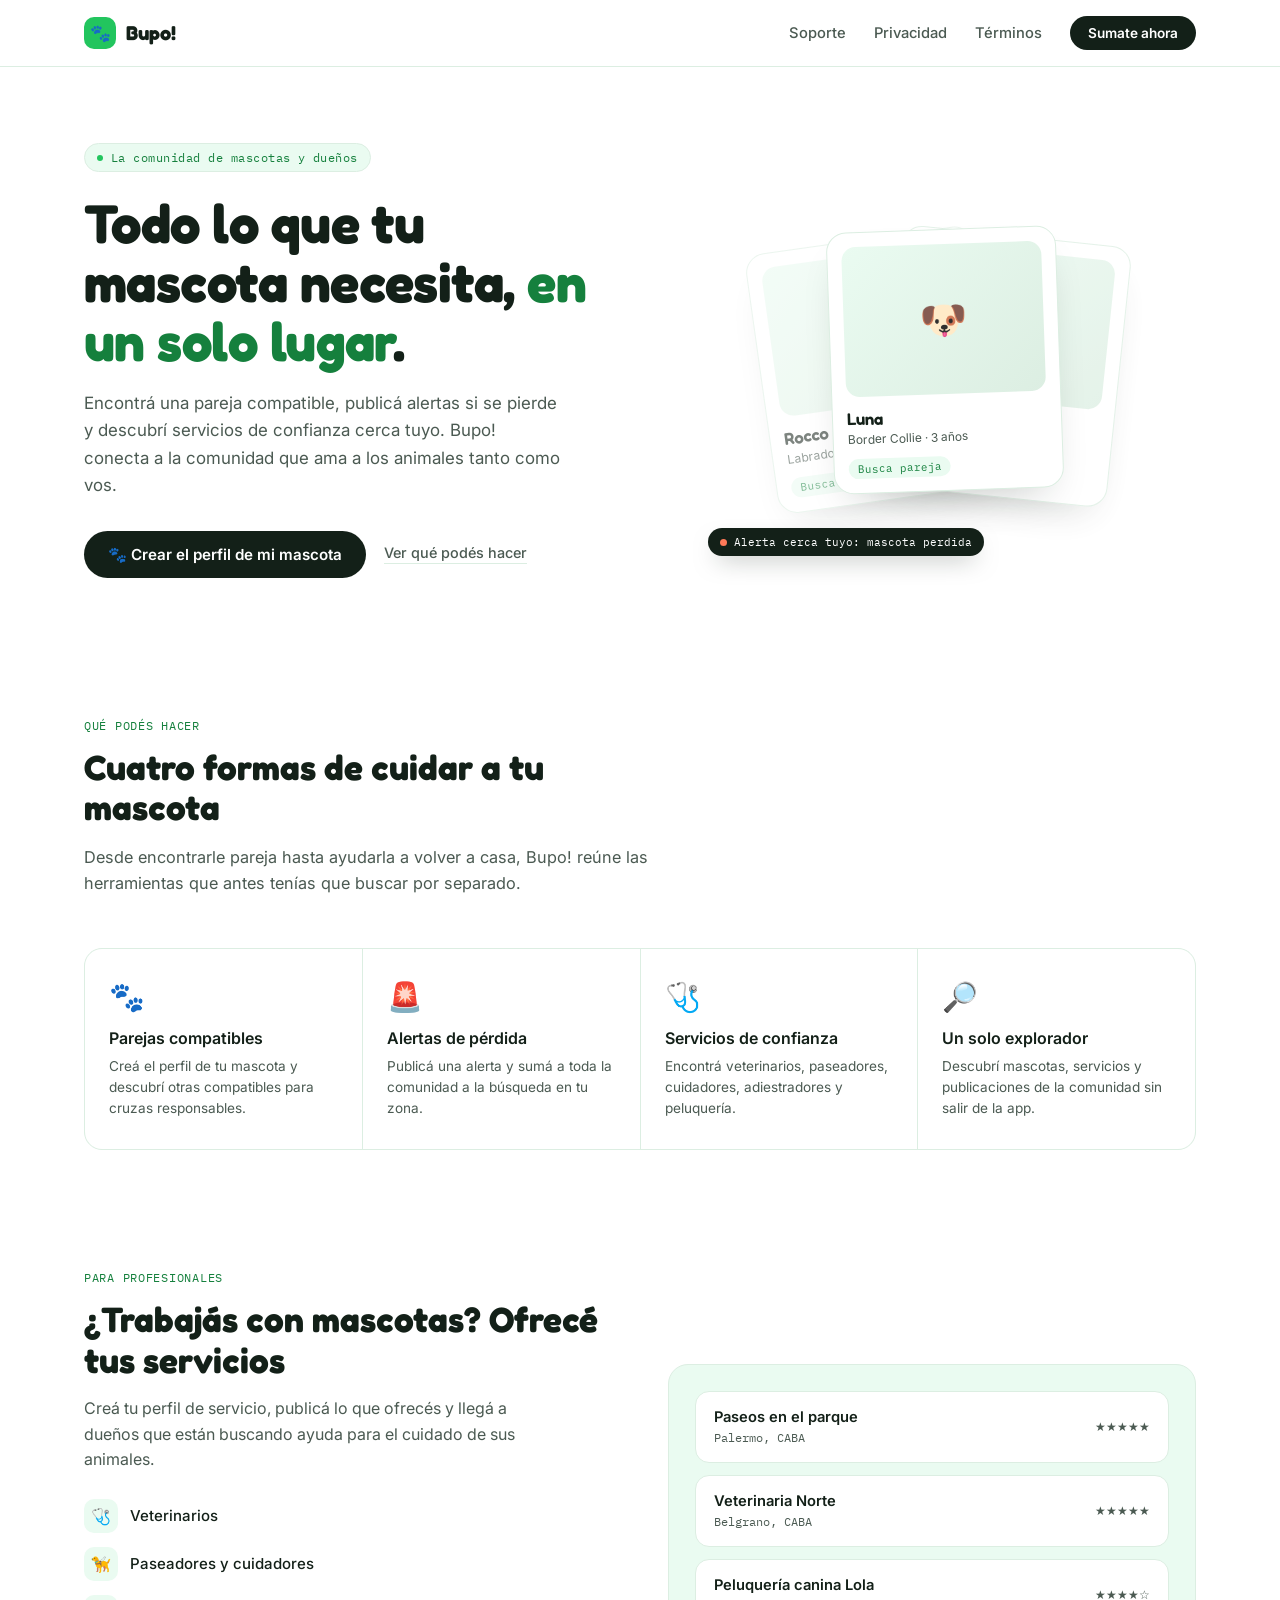
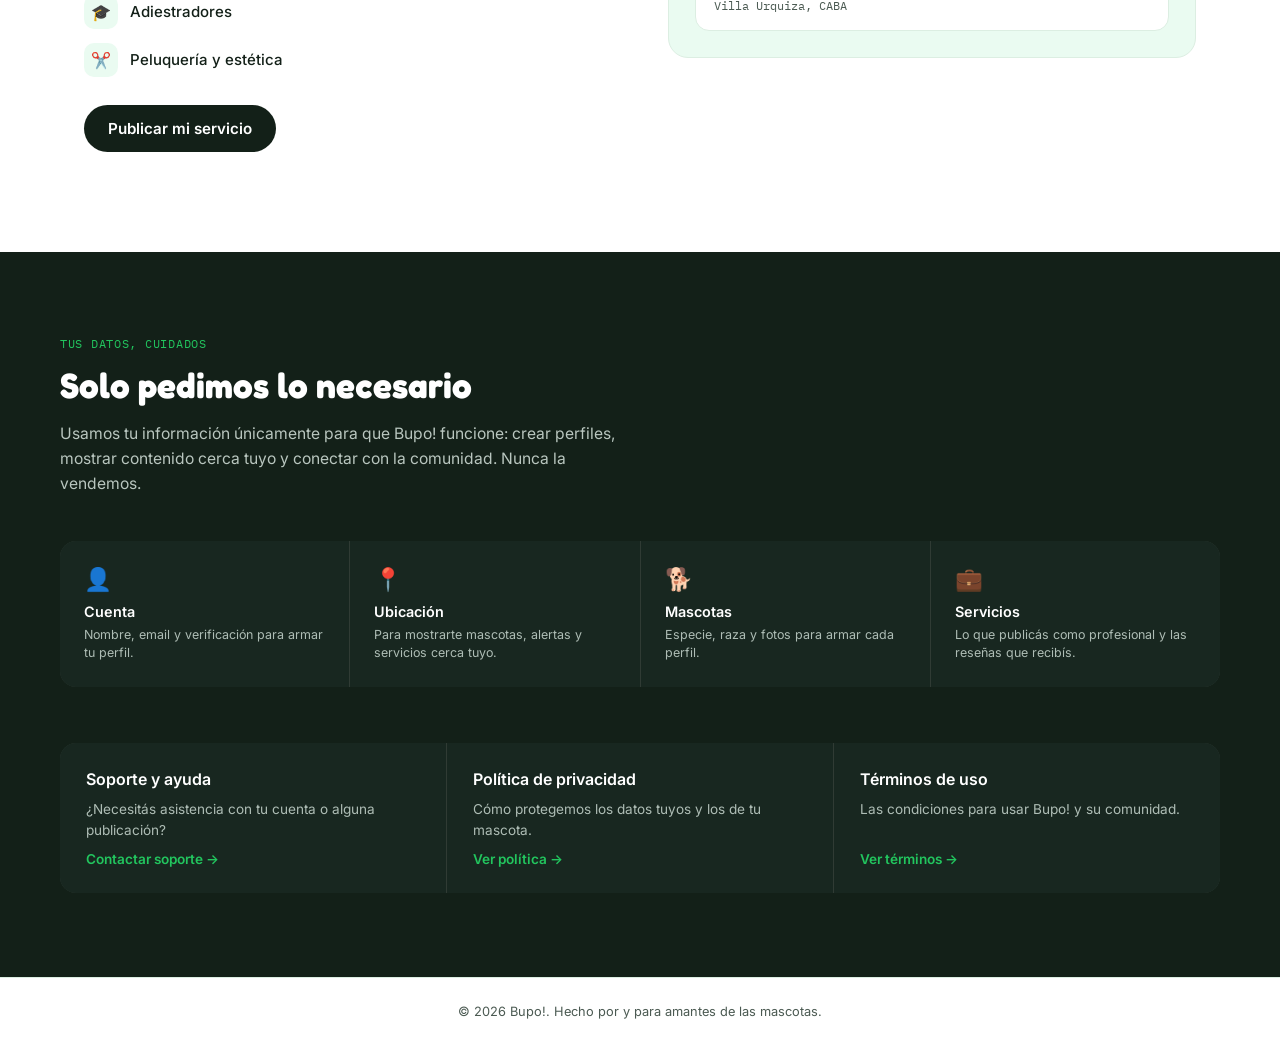
==== index.html @ 860c20fa "Rename index to index.html" ====
<!DOCTYPE html>
<html lang="es">
<head>
<meta charset="UTF-8">
<meta name="viewport" content="width=device-width, initial-scale=1.0">
<title>Bupo! — La comunidad de tu mascota</title>
<link rel="preconnect" href="https://fonts.googleapis.com">
<link rel="preconnect" href="https://fonts.gstatic.com" crossorigin>
<link href="https://fonts.googleapis.com/css2?family=Fredoka:wght@500;600;700&family=Inter:wght@400;500;600&family=IBM+Plex+Mono:wght@400;500&display=swap" rel="stylesheet">
<style>
  :root{
    --ink:#132018;
    --ink-soft:#4B5A52;
    --green:#22C55E;
    --green-deep:#15803D;
    --green-pale:#EAFBF1;
    --coral:#FF7A59;
    --white:#FFFFFF;
    --line:#DCEEE2;
    --mono:'IBM Plex Mono', monospace;
    --display:'Fredoka', sans-serif;
    --body:'Inter', sans-serif;
  }
  *{box-sizing:border-box; margin:0; padding:0;}
  html{scroll-behavior:smooth;}
  body{font-family:var(--body); color:var(--ink); background:var(--white); -webkit-font-smoothing:antialiased; overflow-x:hidden;}
  a{color:inherit; text-decoration:none;}
  img,svg{display:block; max-width:100%;}

  /* NAV */
  nav{position:sticky; top:0; z-index:50; background:rgba(255,255,255,.88); backdrop-filter:blur(10px); border-bottom:1px solid var(--line);}
  .nav-container{max-width:1160px; margin:0 auto; display:flex; align-items:center; justify-content:space-between; padding:16px 24px;}
  .logo{display:flex; align-items:center; gap:10px; font-family:var(--display); font-weight:700; font-size:1.25rem;}
  .logo-mark{width:32px; height:32px; border-radius:10px; background:var(--green); display:flex; align-items:center; justify-content:center; font-size:1.05rem;}
  .nav-links{display:flex; align-items:center; gap:28px;}
  .nav-links a{font-size:.92rem; color:var(--ink-soft); font-weight:500; transition:color .15s ease;}
  .nav-links a:hover{color:var(--green-deep);}
  .nav-cta{background:var(--ink); color:var(--white) !important; padding:9px 18px; border-radius:100px; font-size:.85rem !important; font-weight:600 !important;}
  .nav-cta:hover{background:var(--green-deep) !important;}

  /* HERO */
  .hero{max-width:1160px; margin:0 auto; padding:76px 24px 40px; display:grid; grid-template-columns:1.05fr .95fr; gap:56px; align-items:center;}
  .eyebrow{display:inline-flex; align-items:center; gap:8px; font-family:var(--mono); font-size:.75rem; letter-spacing:.04em; color:var(--green-deep); background:var(--green-pale); border:1px solid var(--line); padding:6px 12px; border-radius:100px; margin-bottom:22px;}
  .eyebrow .dot{width:6px; height:6px; border-radius:50%; background:var(--green);}
  h1{font-family:var(--display); font-weight:700; font-size:clamp(2.3rem,4.4vw,3.4rem); line-height:1.08; letter-spacing:-0.01em; margin-bottom:20px;}
  h1 .accent{color:var(--green-deep);}
  .subtitle{font-size:1.06rem; color:var(--ink-soft); line-height:1.6; max-width:480px; margin-bottom:32px;}
  .hero-buttons{display:flex; align-items:center; gap:18px; flex-wrap:wrap;}
  .btn-primary{display:inline-flex; align-items:center; gap:10px; background:var(--ink); color:var(--white); padding:14px 24px; border-radius:100px; font-weight:600; font-size:.95rem; transition:transform .15s ease, background .15s ease;}
  .btn-primary:hover{background:var(--green-deep); transform:translateY(-2px);}
  .btn-ghost{font-size:.9rem; font-weight:500; color:var(--ink-soft); border-bottom:1px solid var(--line); padding-bottom:2px;}
  .btn-ghost:hover{color:var(--green-deep); border-color:var(--green);}

  /* HERO card-stack mockup */
  .stack{position:relative; height:420px; display:flex; align-items:center; justify-content:center;}
  .pet-card{position:absolute; width:230px; background:var(--white); border:1px solid var(--line); border-radius:20px; padding:14px; box-shadow:0 20px 40px -20px rgba(19,32,24,.25);}
  .pet-card.back{transform:rotate(-8deg) translateX(-70px); opacity:.55; z-index:1;}
  .pet-card.mid{transform:rotate(6deg) translateX(60px); opacity:.75; z-index:2;}
  .pet-card.front{transform:rotate(-2deg); z-index:3; transition:transform .3s ease;}
  .pet-card.front:hover{transform:rotate(0deg) translateY(-6px);}
  .pet-photo{height:150px; border-radius:14px; background:linear-gradient(135deg,var(--green-pale),var(--line)); display:flex; align-items:center; justify-content:center; font-size:2.4rem; margin-bottom:12px;}
  .pet-card h4{font-family:var(--display); font-size:1.05rem; font-weight:600;}
  .pet-card .meta{font-size:.75rem; color:var(--ink-soft); margin:3px 0 10px;}
  .pet-tag{display:inline-flex; align-items:center; gap:5px; font-family:var(--mono); font-size:.68rem; background:var(--green-pale); color:var(--green-deep); padding:3px 9px; border-radius:100px;}
  .alert-chip{position:absolute; bottom:14px; left:14px; z-index:4; background:var(--ink); color:var(--white); font-family:var(--mono); font-size:.7rem; padding:7px 12px; border-radius:100px; display:flex; align-items:center; gap:7px; box-shadow:0 10px 24px -10px rgba(19,32,24,.5);}
  .alert-chip .pulse{width:7px; height:7px; border-radius:50%; background:var(--coral); box-shadow:0 0 0 rgba(255,122,89,.5); animation:pulse 1.8s infinite;}
  @keyframes pulse{0%{box-shadow:0 0 0 0 rgba(255,122,89,.5);}70%{box-shadow:0 0 0 8px rgba(255,122,89,0);}100%{box-shadow:0 0 0 0 rgba(255,122,89,0);}}

  /* PILLARS */
  .pillars{max-width:1160px; margin:0 auto; padding:100px 24px 60px;}
  .section-head{max-width:600px; margin-bottom:52px;}
  .kicker{font-family:var(--mono); font-size:.75rem; letter-spacing:.06em; color:var(--green-deep); text-transform:uppercase; display:block; margin-bottom:14px;}
  .pillars h2, .services h2, .trust h2{font-family:var(--display); font-size:clamp(1.7rem,3vw,2.2rem); font-weight:700; line-height:1.15; margin-bottom:16px;}
  .section-head p{color:var(--ink-soft); line-height:1.6; font-size:1.02rem;}
  .pillar-grid{display:grid; grid-template-columns:repeat(4,1fr); gap:1px; background:var(--line); border:1px solid var(--line); border-radius:18px; overflow:hidden;}
  .pillar{background:var(--white); padding:30px 24px; transition:background .2s ease;}
  .pillar:hover{background:var(--green-pale);}
  .pillar .emoji{font-size:1.8rem; margin-bottom:14px;}
  .pillar h3{font-size:1rem; font-weight:600; margin-bottom:8px;}
  .pillar p{font-size:.85rem; color:var(--ink-soft); line-height:1.55;}

  /* SERVICES SPLIT */
  .services{max-width:1160px; margin:0 auto; padding:60px 24px 100px; display:grid; grid-template-columns:1fr 1fr; gap:56px; align-items:center;}
  .services .kicker{color:var(--green-deep);}
  .services p.lead{color:var(--ink-soft); line-height:1.6; margin-bottom:26px; max-width:460px;}
  .service-list{list-style:none; display:flex; flex-direction:column; gap:14px; margin-bottom:28px;}
  .service-list li{display:flex; align-items:center; gap:12px; font-size:.94rem; font-weight:500;}
  .service-list .ico{width:34px; height:34px; border-radius:10px; background:var(--green-pale); display:flex; align-items:center; justify-content:center; font-size:1rem;}
  .service-panel{background:var(--green-pale); border:1px solid var(--line); border-radius:20px; padding:26px;}
  .service-panel .row{display:flex; justify-content:space-between; align-items:center; background:var(--white); border:1px solid var(--line); border-radius:14px; padding:16px 18px; margin-bottom:12px;}
  .service-panel .row:last-child{margin-bottom:0;}
  .service-panel .row h4{font-size:.92rem; font-weight:600;}
  .service-panel .row span{font-size:.72rem; color:var(--ink-soft); font-family:var(--mono);}
  .stars{color:var(--green-deep); font-size:.8rem;}

  /* TRUST / DATA */
  .trust{background:var(--ink); color:var(--white); padding:84px 24px;}
  .trust-inner{max-width:1160px; margin:0 auto;}
  .trust .kicker{color:var(--green);}
  .trust-head{max-width:560px; margin-bottom:44px;}
  .trust-head p{color:#B9C6BF; line-height:1.6; font-size:.98rem;}
  .trust-grid{display:grid; grid-template-columns:repeat(4,1fr); gap:1px; background:rgba(255,255,255,.12); border-radius:16px; overflow:hidden; margin-bottom:56px;}
  .trust-card{background:#182720; padding:24px;}
  .trust-card .emoji{font-size:1.4rem; margin-bottom:10px;}
  .trust-card h4{font-size:.9rem; font-weight:600; margin-bottom:6px;}
  .trust-card p{font-size:.78rem; color:#AEBDB5; line-height:1.5;}

  .legal-grid{display:grid; grid-template-columns:repeat(3,1fr); gap:1px; background:rgba(255,255,255,.12); border-radius:16px; overflow:hidden;}
  .card{background:#182720; padding:26px; display:flex; flex-direction:column; gap:10px;}
  .card h3{font-size:1rem; font-weight:600;}
  .card p{font-size:.85rem; color:#AEBDB5; line-height:1.55; flex-grow:1;}
  .btn-secondary{display:inline-flex; align-items:center; gap:6px; font-size:.85rem; font-weight:600; color:var(--green);}
  .btn-secondary:hover{color:var(--white);}

  footer{padding:26px 24px; text-align:center; font-size:.8rem; color:var(--ink-soft); border-top:1px solid var(--line);}

  @media (max-width:880px){
    .hero{grid-template-columns:1fr; padding-top:48px;}
    .nav-links{display:none;}
    .pillar-grid{grid-template-columns:1fr 1fr;}
    .services{grid-template-columns:1fr;}
    .trust-grid{grid-template-columns:1fr 1fr;}
    .legal-grid{grid-template-columns:1fr;}
    .stack{height:340px;}
  }
</style>
</head>
<body>

<nav>
  <div class="nav-container">
    <span class="logo"><span class="logo-mark">🐾</span>Bupo!</span>
    <div class="nav-links">
      <a href="support.html">Soporte</a>
      <a href="privacy.html">Privacidad</a>
      <a href="terms.html">Términos</a>
      <a href="#" class="nav-cta">Sumate ahora</a>
    </div>
  </div>
</nav>

<header class="hero">
  <div>
    <span class="eyebrow"><span class="dot"></span>La comunidad de mascotas y dueños</span>
    <h1>Todo lo que tu mascota necesita, <span class="accent">en un solo lugar</span>.</h1>
    <p class="subtitle">Encontrá una pareja compatible, publicá alertas si se pierde y descubrí servicios de confianza cerca tuyo. Bupo! conecta a la comunidad que ama a los animales tanto como vos.</p>
    <div class="hero-buttons">
      <a href="#" class="btn-primary">🐾 Crear el perfil de mi mascota</a>
      <a href="#pilares" class="btn-ghost">Ver qué podés hacer</a>
    </div>
  </div>

  <div class="stack">
    <div class="pet-card back">
      <div class="pet-photo">🐕</div>
      <h4>Rocco</h4>
      <p class="meta">Labrador · 2 años</p>
      <span class="pet-tag">Busca pareja</span>
    </div>
    <div class="pet-card mid">
      <div class="pet-photo">🐈</div>
      <h4>Mishi</h4>
      <p class="meta">Siamés · 1 año</p>
      <span class="pet-tag">Busca pareja</span>
    </div>
    <div class="pet-card front">
      <div class="pet-photo">🐶</div>
      <h4>Luna</h4>
      <p class="meta">Border Collie · 3 años</p>
      <span class="pet-tag">Busca pareja</span>
    </div>
    <span class="alert-chip"><span class="pulse"></span>Alerta cerca tuyo: mascota perdida</span>
  </div>
</header>

<section class="pillars" id="pilares">
  <div class="section-head">
    <span class="kicker">Qué podés hacer</span>
    <h2>Cuatro formas de cuidar a tu mascota</h2>
    <p>Desde encontrarle pareja hasta ayudarla a volver a casa, Bupo! reúne las herramientas que antes tenías que buscar por separado.</p>
  </div>
  <div class="pillar-grid">
    <div class="pillar">
      <div class="emoji">🐾</div>
      <h3>Parejas compatibles</h3>
      <p>Creá el perfil de tu mascota y descubrí otras compatibles para cruzas responsables.</p>
    </div>
    <div class="pillar">
      <div class="emoji">🚨</div>
      <h3>Alertas de pérdida</h3>
      <p>Publicá una alerta y sumá a toda la comunidad a la búsqueda en tu zona.</p>
    </div>
    <div class="pillar">
      <div class="emoji">🩺</div>
      <h3>Servicios de confianza</h3>
      <p>Encontrá veterinarios, paseadores, cuidadores, adiestradores y peluquería.</p>
    </div>
    <div class="pillar">
      <div class="emoji">🔎</div>
      <h3>Un solo explorador</h3>
      <p>Descubrí mascotas, servicios y publicaciones de la comunidad sin salir de la app.</p>
    </div>
  </div>
</section>

<section class="services">
  <div>
    <span class="kicker">Para profesionales</span>
    <h2>¿Trabajás con mascotas? Ofrecé tus servicios</h2>
    <p class="lead">Creá tu perfil de servicio, publicá lo que ofrecés y llegá a dueños que están buscando ayuda para el cuidado de sus animales.</p>
    <ul class="service-list">
      <li><span class="ico">🩺</span>Veterinarios</li>
      <li><span class="ico">🦮</span>Paseadores y cuidadores</li>
      <li><span class="ico">🎓</span>Adiestradores</li>
      <li><span class="ico">✂️</span>Peluquería y estética</li>
    </ul>
    <a href="#" class="btn-primary">Publicar mi servicio</a>
  </div>
  <div class="service-panel">
    <div class="row">
      <div>
        <h4>Paseos en el parque</h4>
        <span>Palermo, CABA</span>
      </div>
      <span class="stars">★★★★★</span>
    </div>
    <div class="row">
      <div>
        <h4>Veterinaria Norte</h4>
        <span>Belgrano, CABA</span>
      </div>
      <span class="stars">★★★★★</span>
    </div>
    <div class="row">
      <div>
        <h4>Peluquería canina Lola</h4>
        <span>Villa Urquiza, CABA</span>
      </div>
      <span class="stars">★★★★☆</span>
    </div>
  </div>
</section>

<section class="trust" id="support">
  <div class="trust-inner">
    <div class="trust-head">
      <span class="kicker">Tus datos, cuidados</span>
      <h2>Solo pedimos lo necesario</h2>
      <p>Usamos tu información únicamente para que Bupo! funcione: crear perfiles, mostrar contenido cerca tuyo y conectar con la comunidad. Nunca la vendemos.</p>
    </div>
    <div class="trust-grid">
      <div class="trust-card">
        <div class="emoji">👤</div>
        <h4>Cuenta</h4>
        <p>Nombre, email y verificación para armar tu perfil.</p>
      </div>
      <div class="trust-card">
        <div class="emoji">📍</div>
        <h4>Ubicación</h4>
        <p>Para mostrarte mascotas, alertas y servicios cerca tuyo.</p>
      </div>
      <div class="trust-card">
        <div class="emoji">🐕</div>
        <h4>Mascotas</h4>
        <p>Especie, raza y fotos para armar cada perfil.</p>
      </div>
      <div class="trust-card">
        <div class="emoji">💼</div>
        <h4>Servicios</h4>
        <p>Lo que publicás como profesional y las reseñas que recibís.</p>
      </div>
    </div>
    <div class="legal-grid">
      <div class="card">
        <h3>Soporte y ayuda</h3>
        <p>¿Necesitás asistencia con tu cuenta o alguna publicación?</p>
        <a href="support.html" class="btn-secondary">Contactar soporte →</a>
      </div>
      <div class="card">
        <h3>Política de privacidad</h3>
        <p>Cómo protegemos los datos tuyos y los de tu mascota.</p>
        <a href="privacy.html" class="btn-secondary">Ver política →</a>
      </div>
      <div class="card">
        <h3>Términos de uso</h3>
        <p>Las condiciones para usar Bupo! y su comunidad.</p>
        <a href="terms.html" class="btn-secondary">Ver términos →</a>
      </div>
    </div>
  </div>
</section>

<footer>
  <p>&copy; 2026 Bupo!. Hecho por y para amantes de las mascotas.</p>
</footer>

</body>
</html>
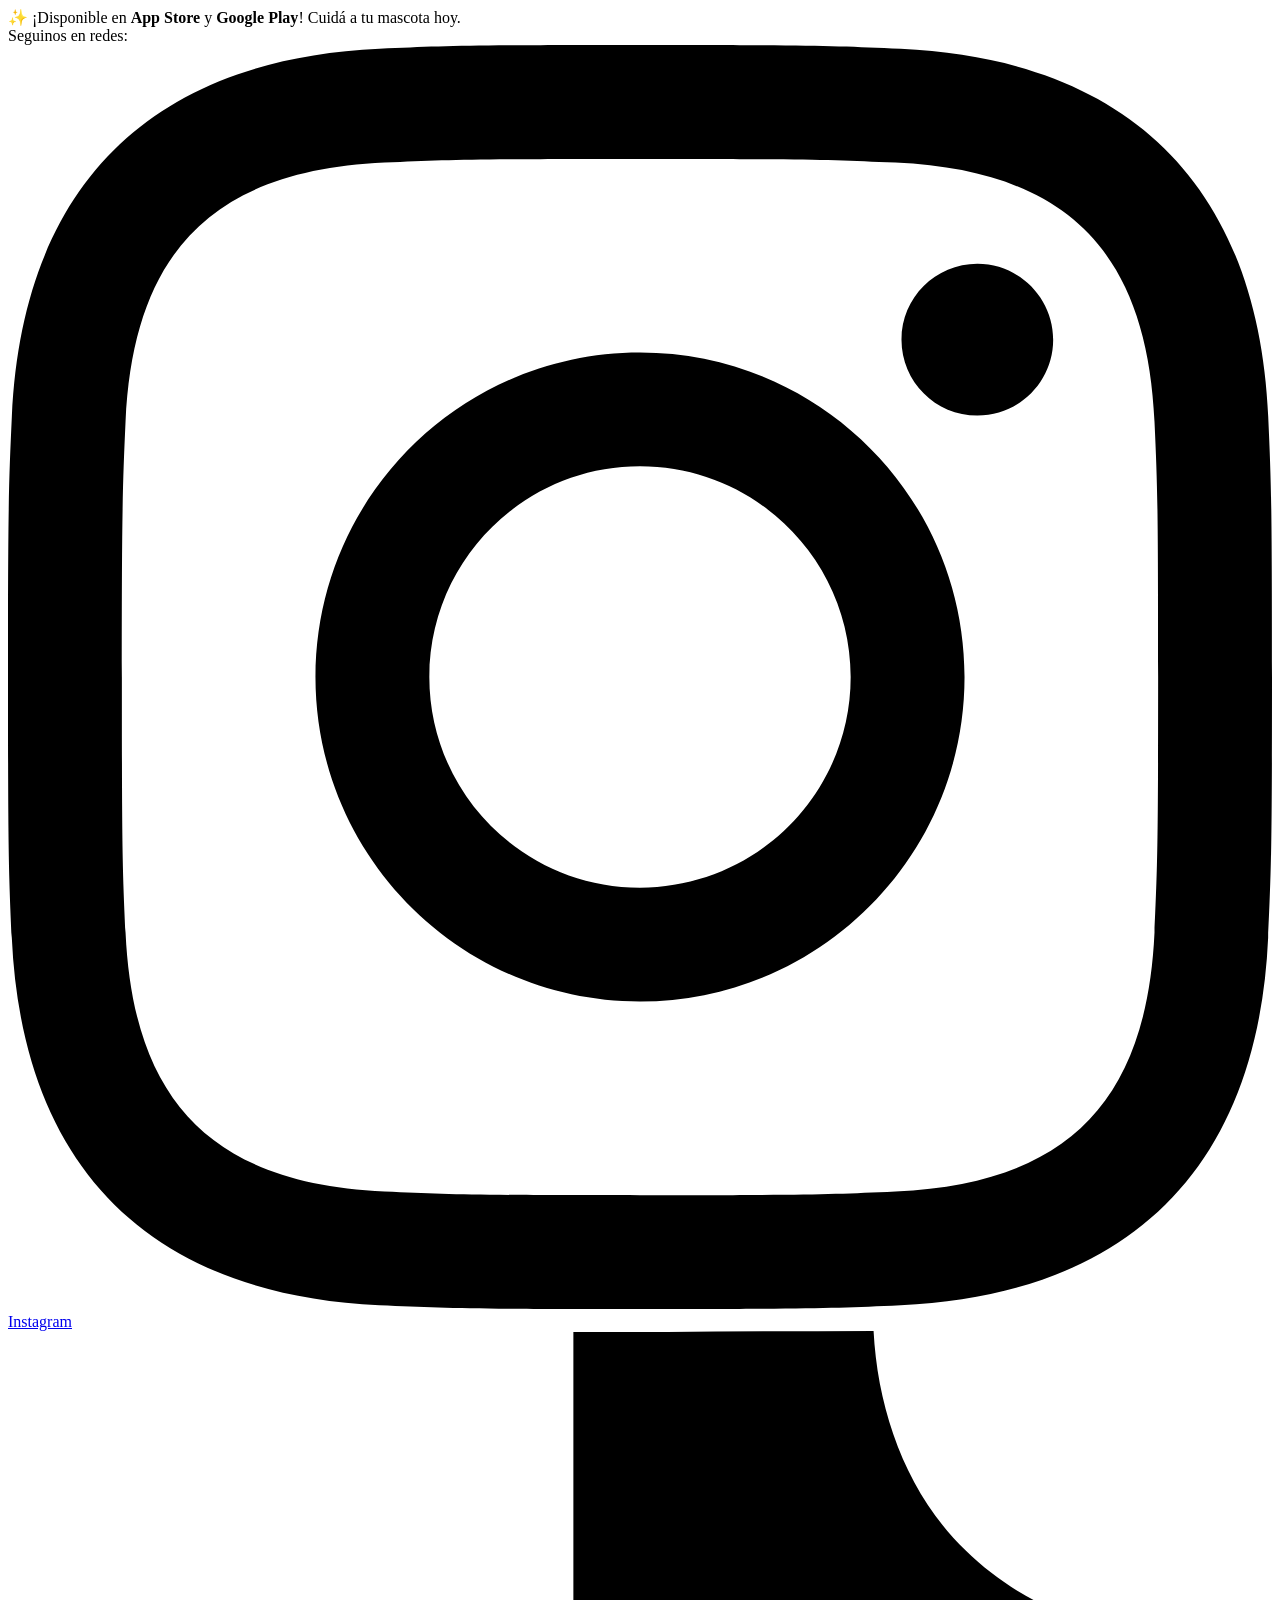
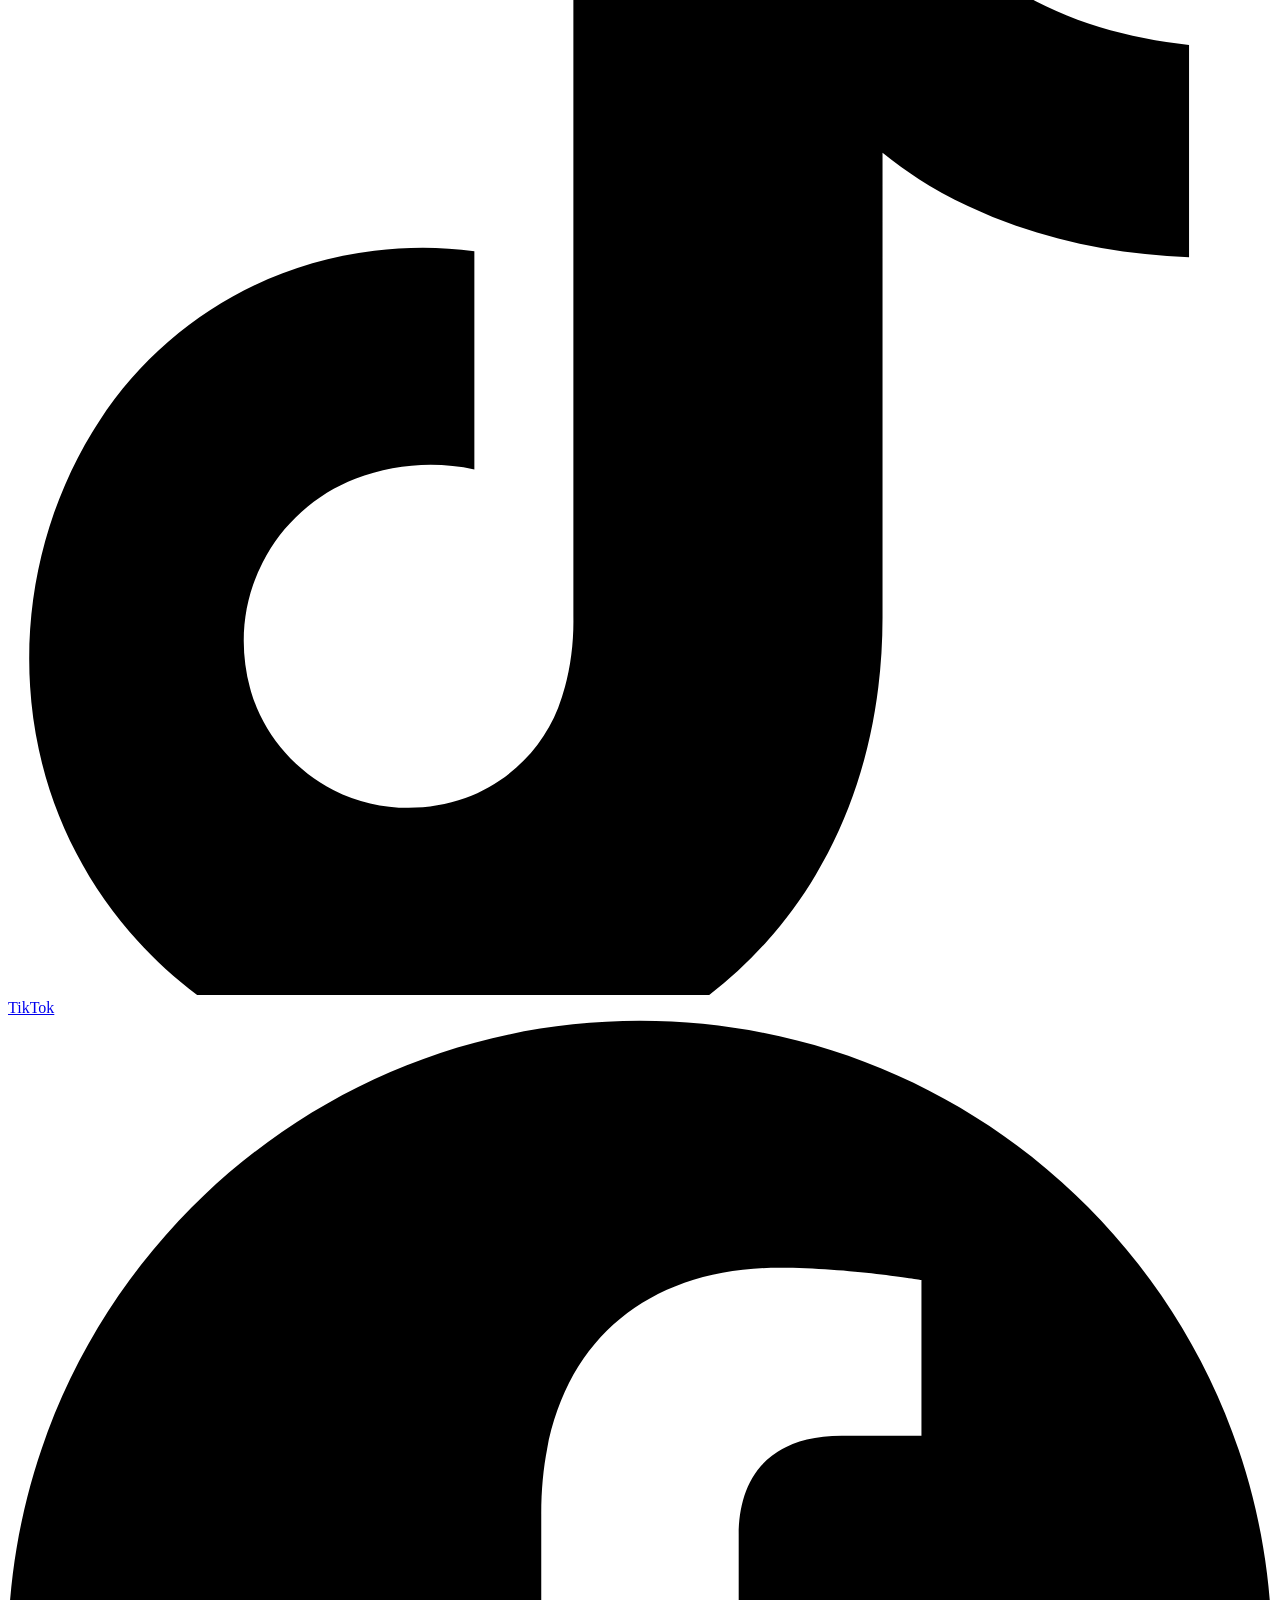
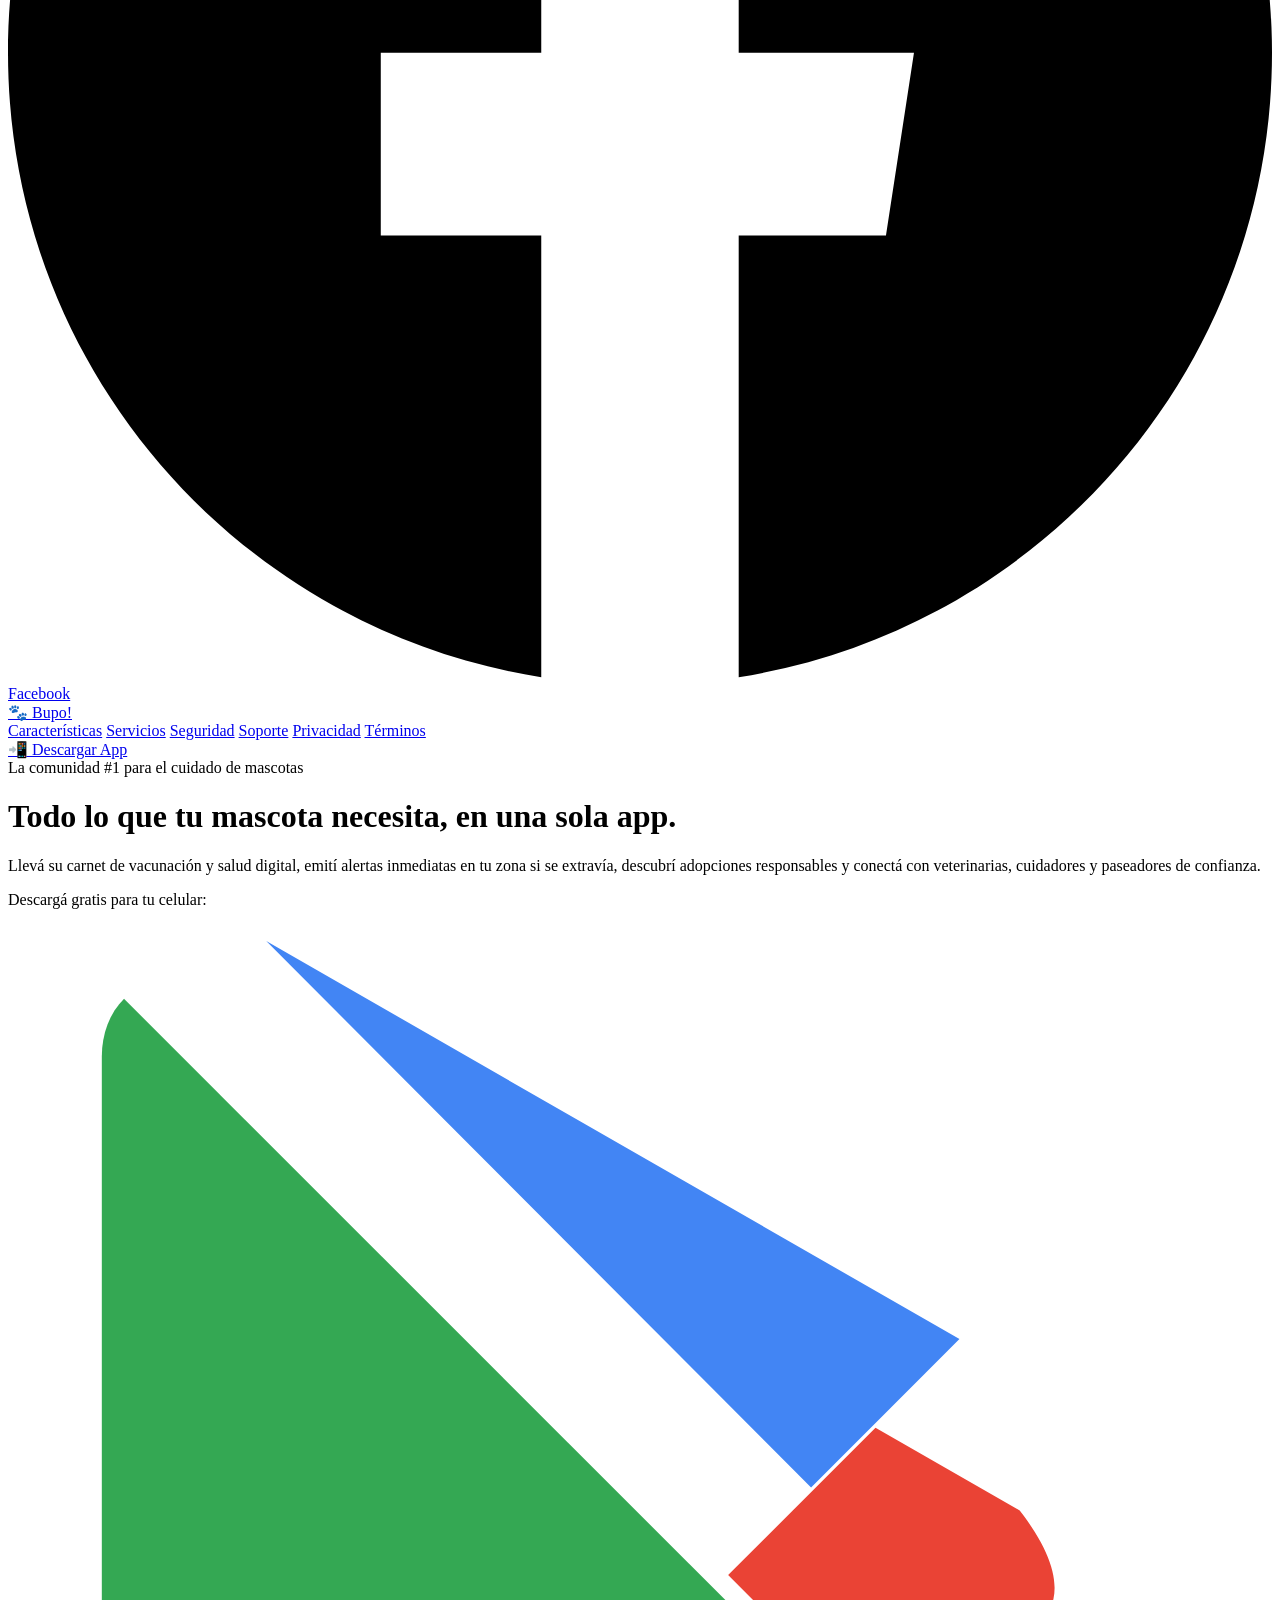
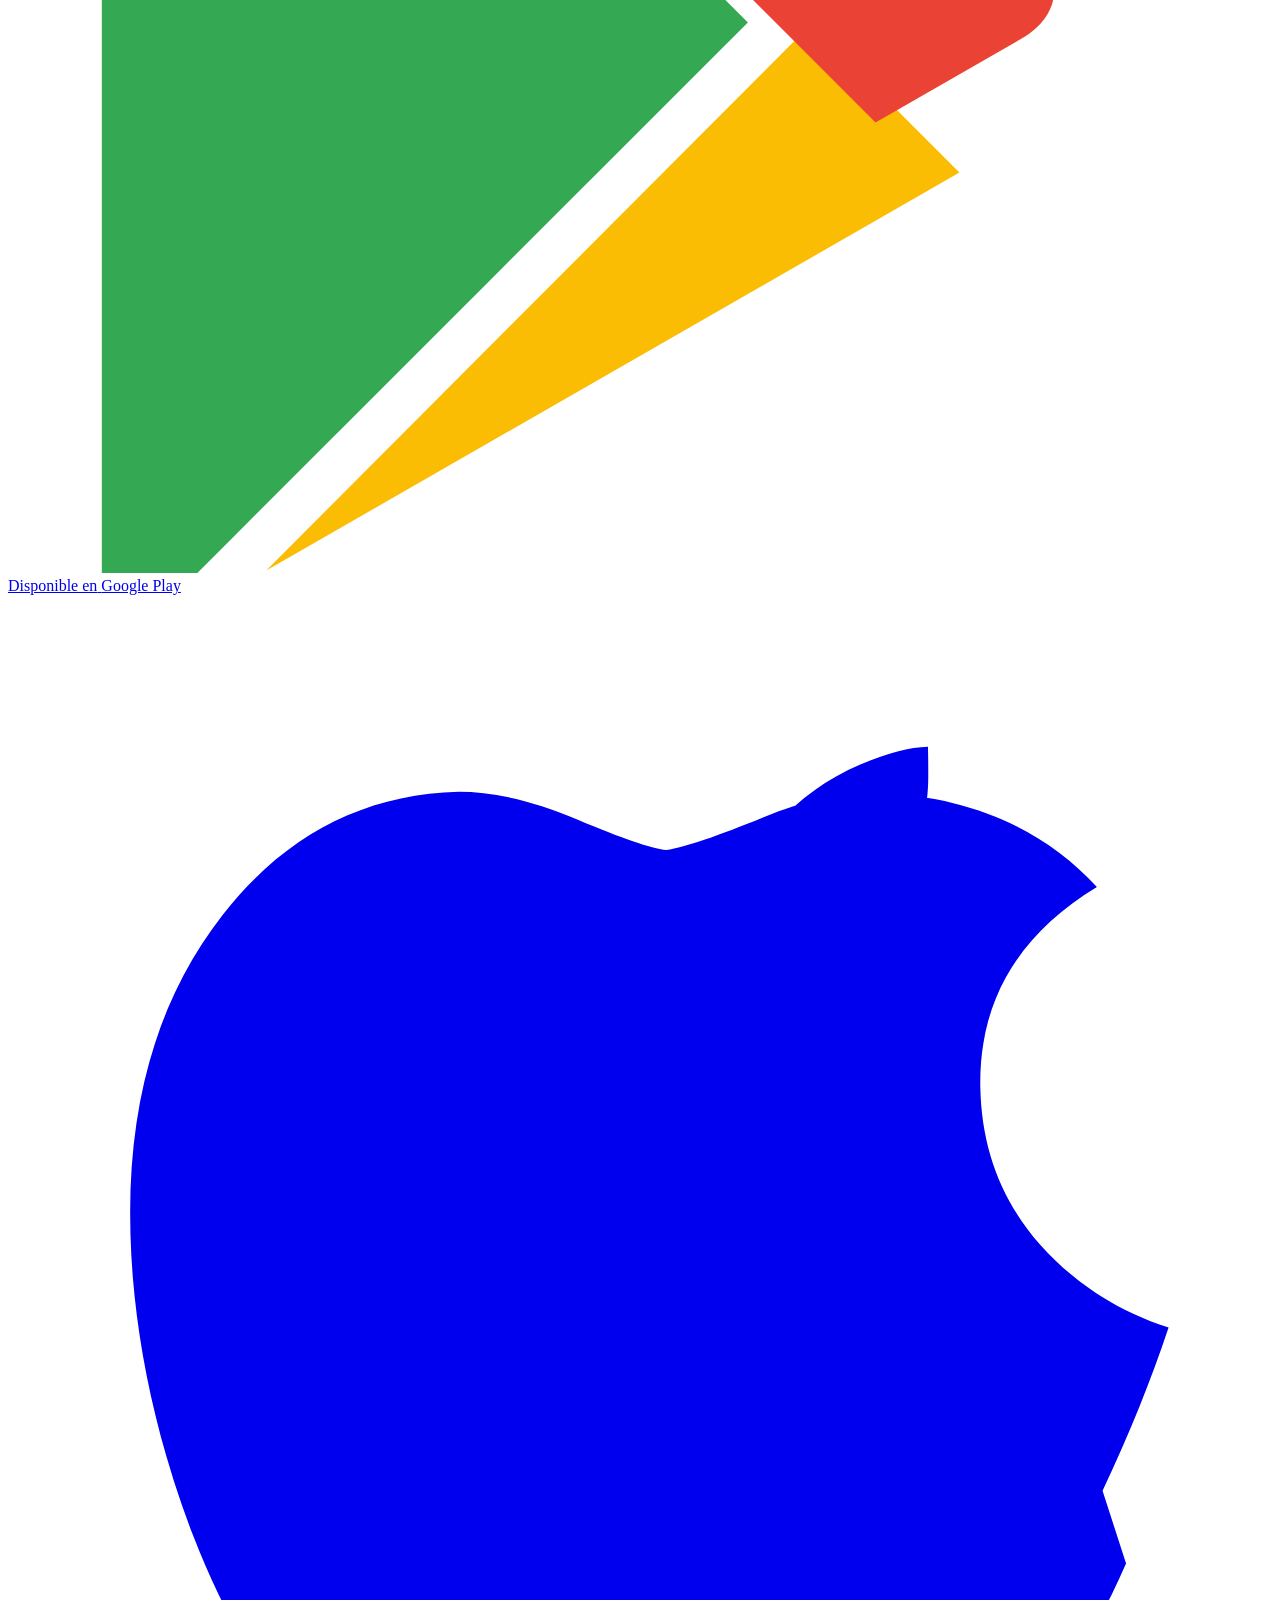
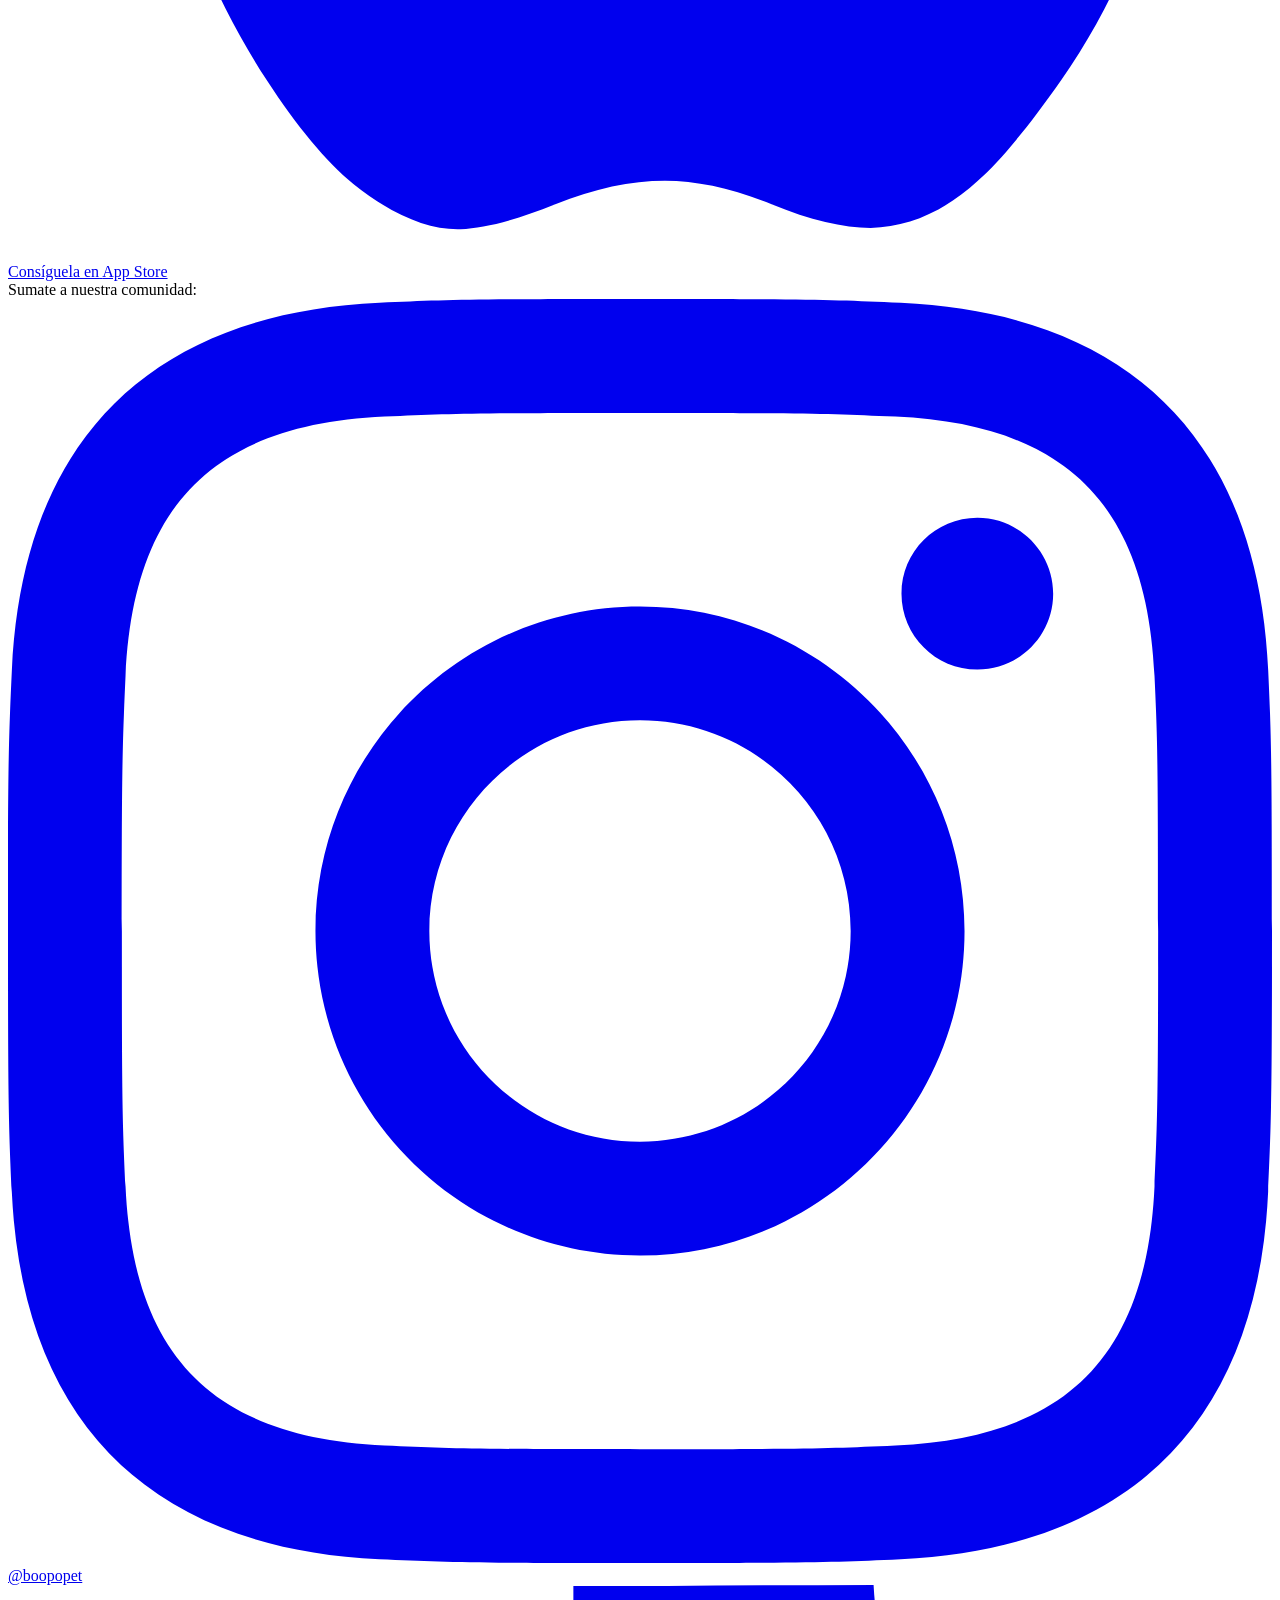
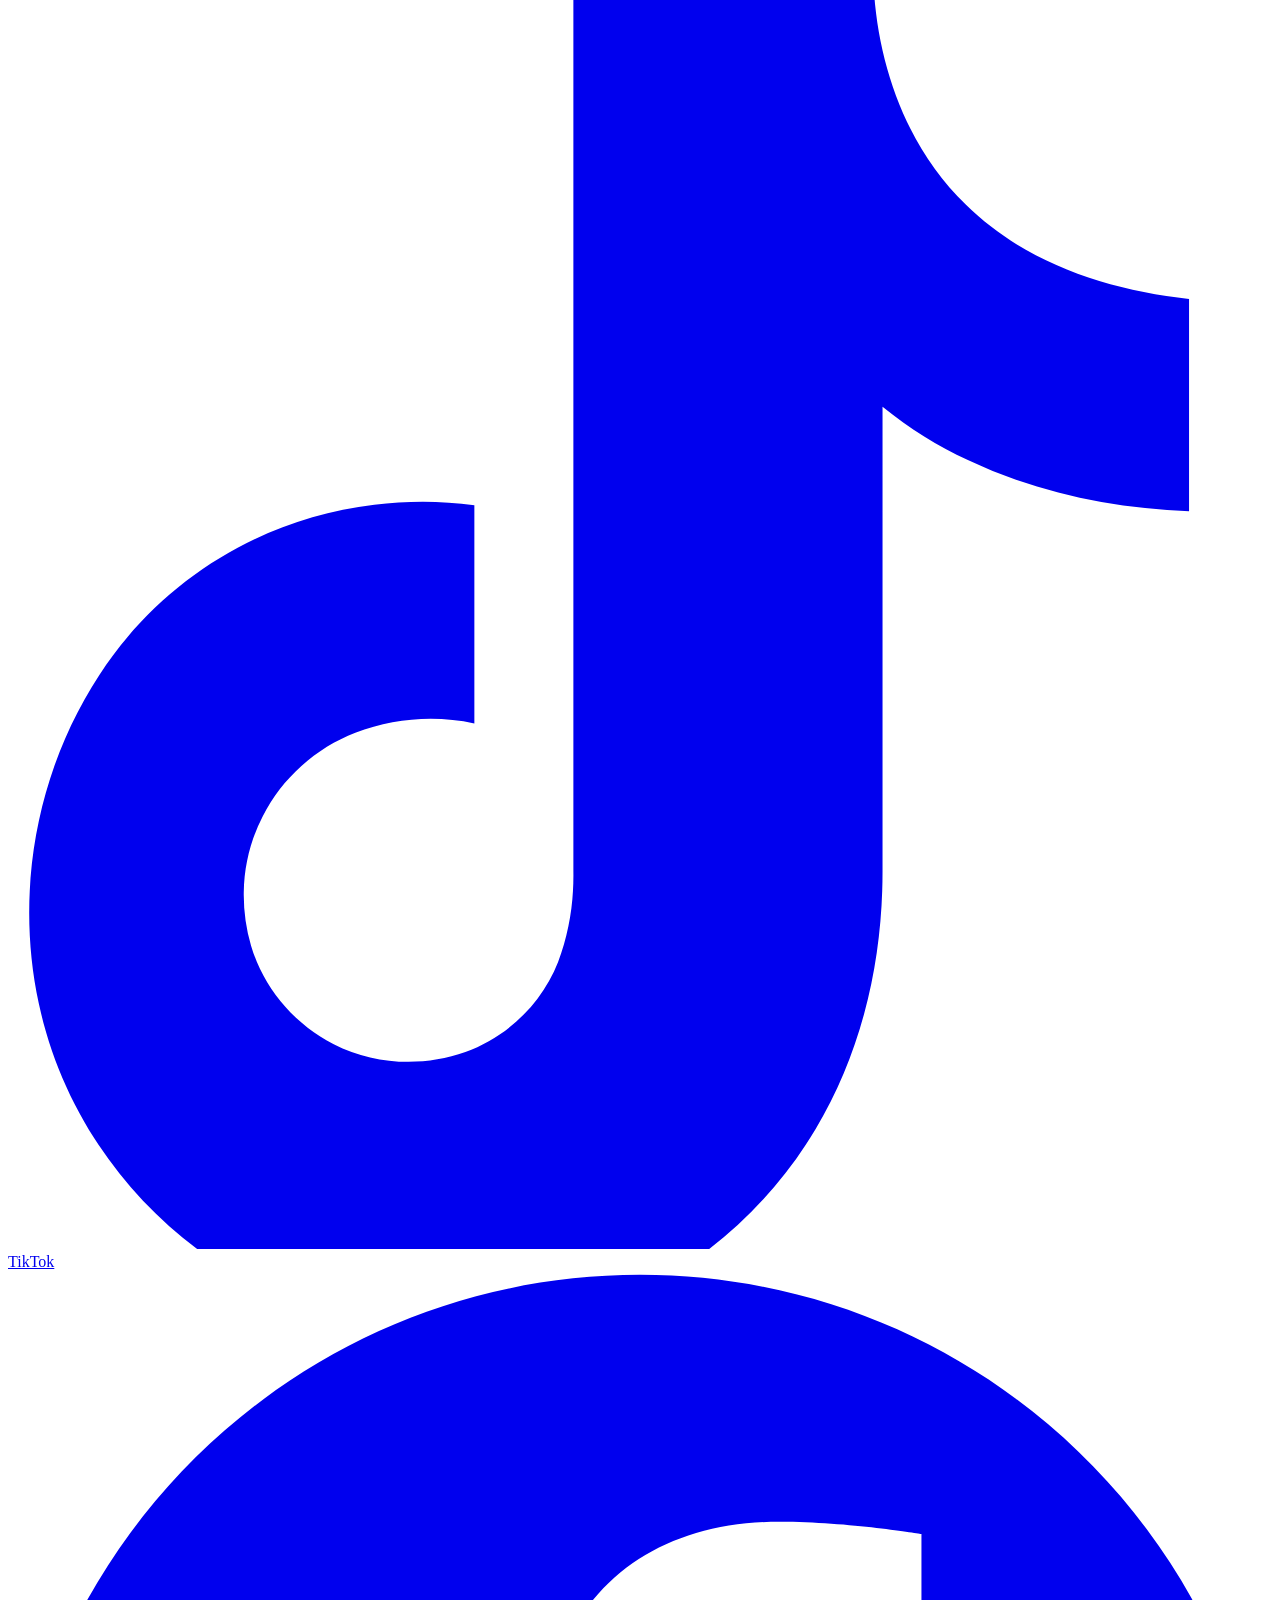
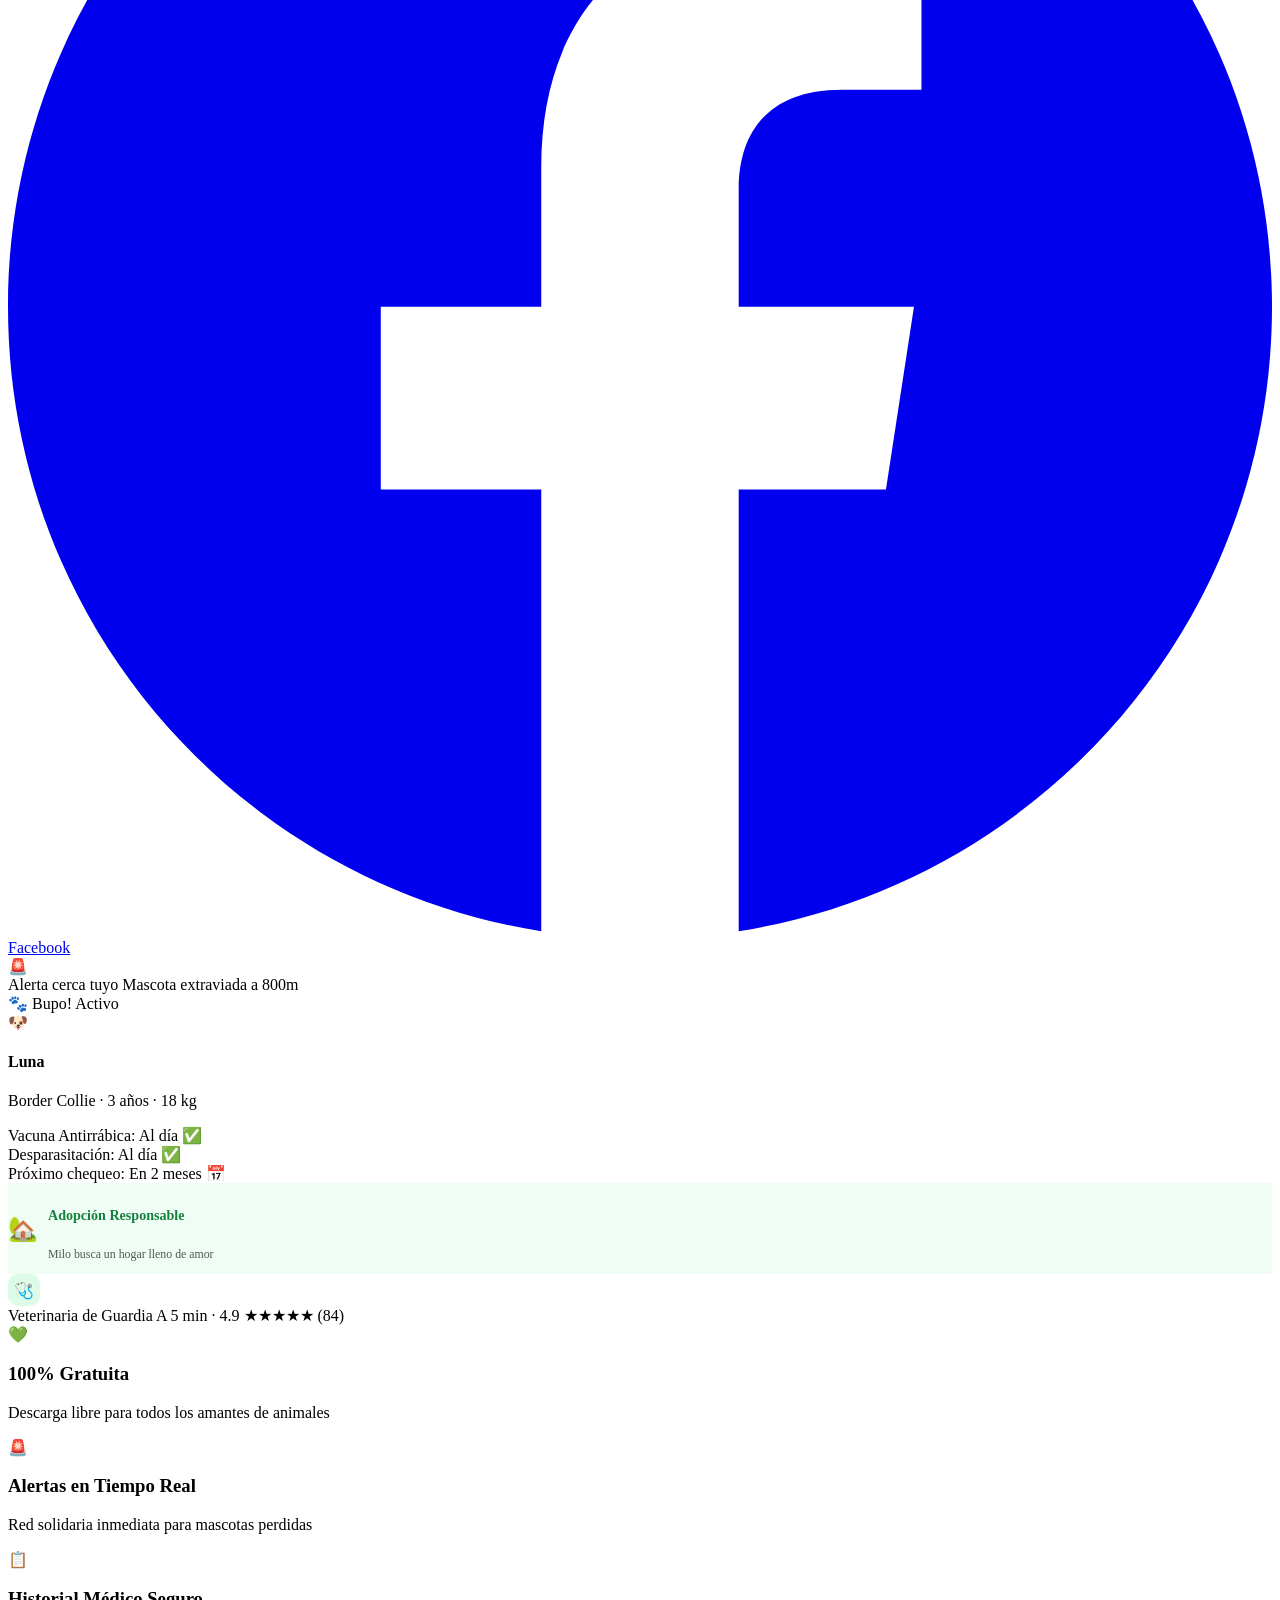
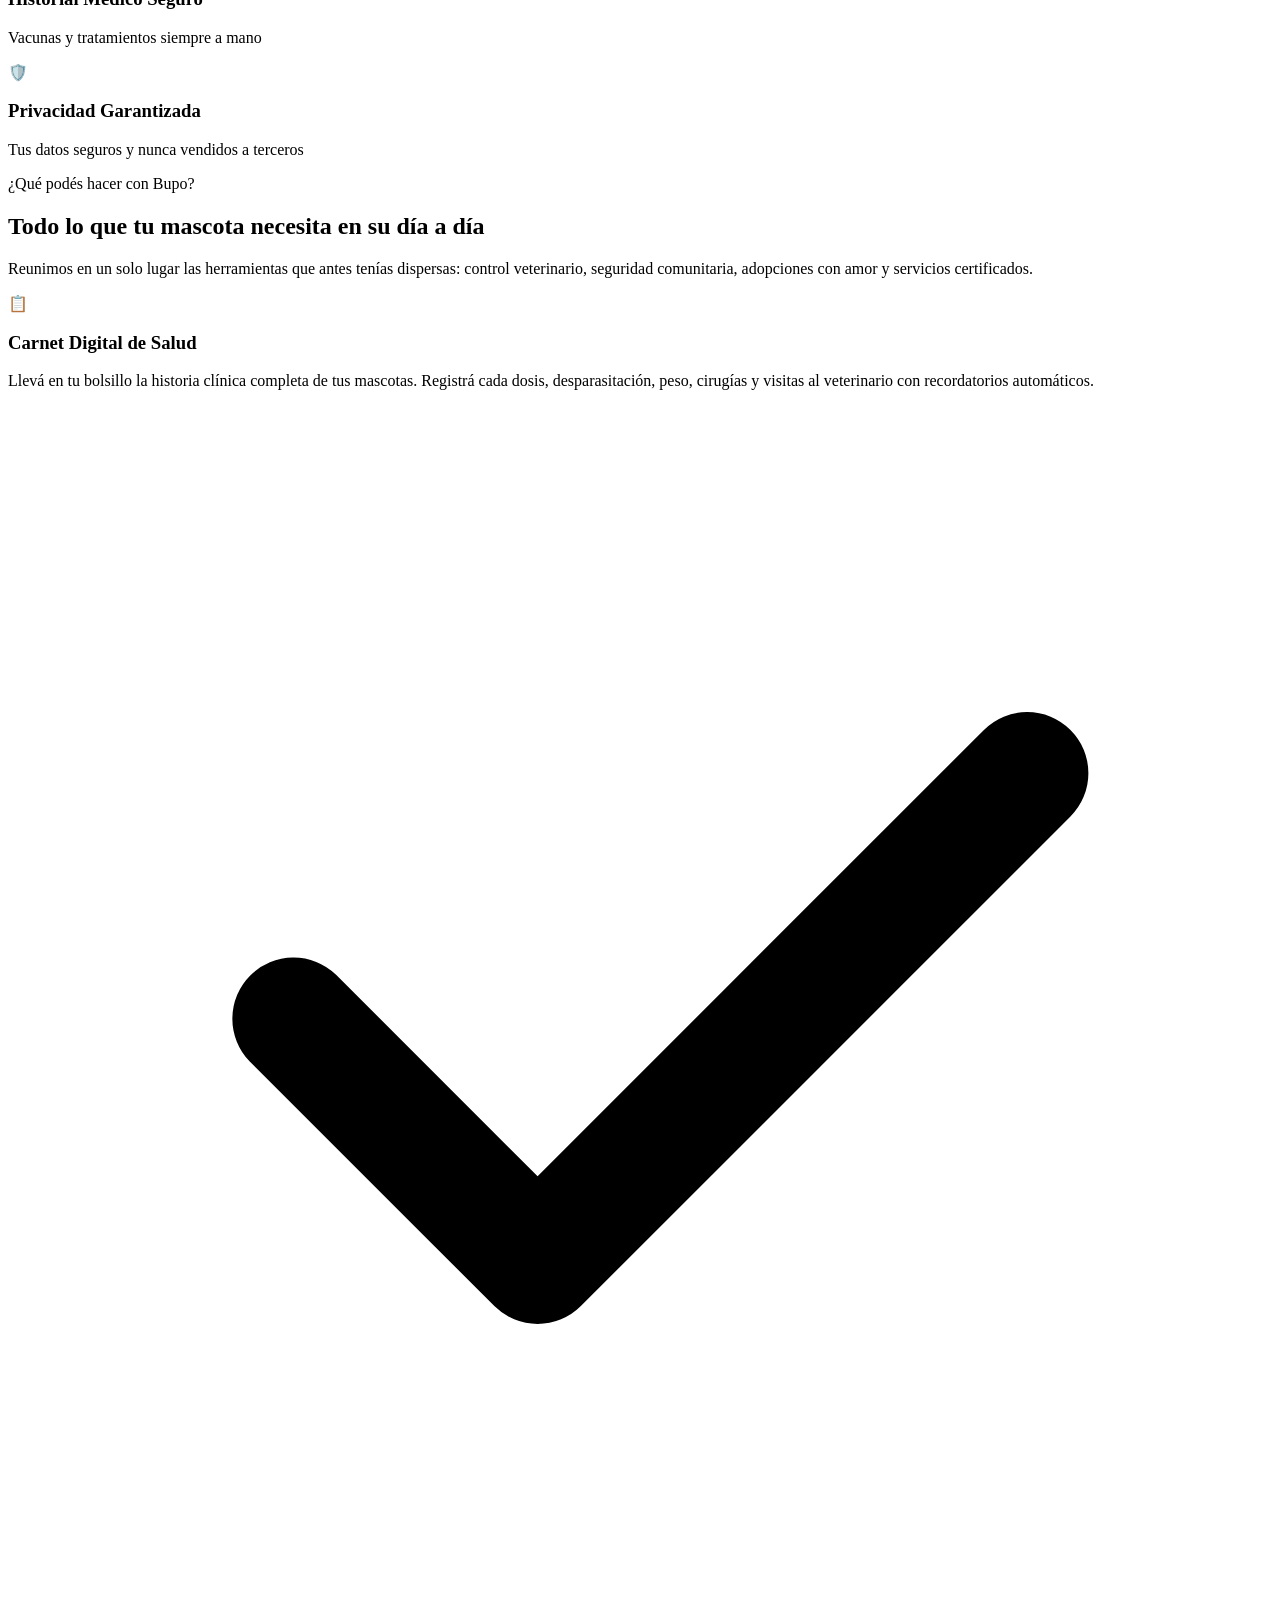
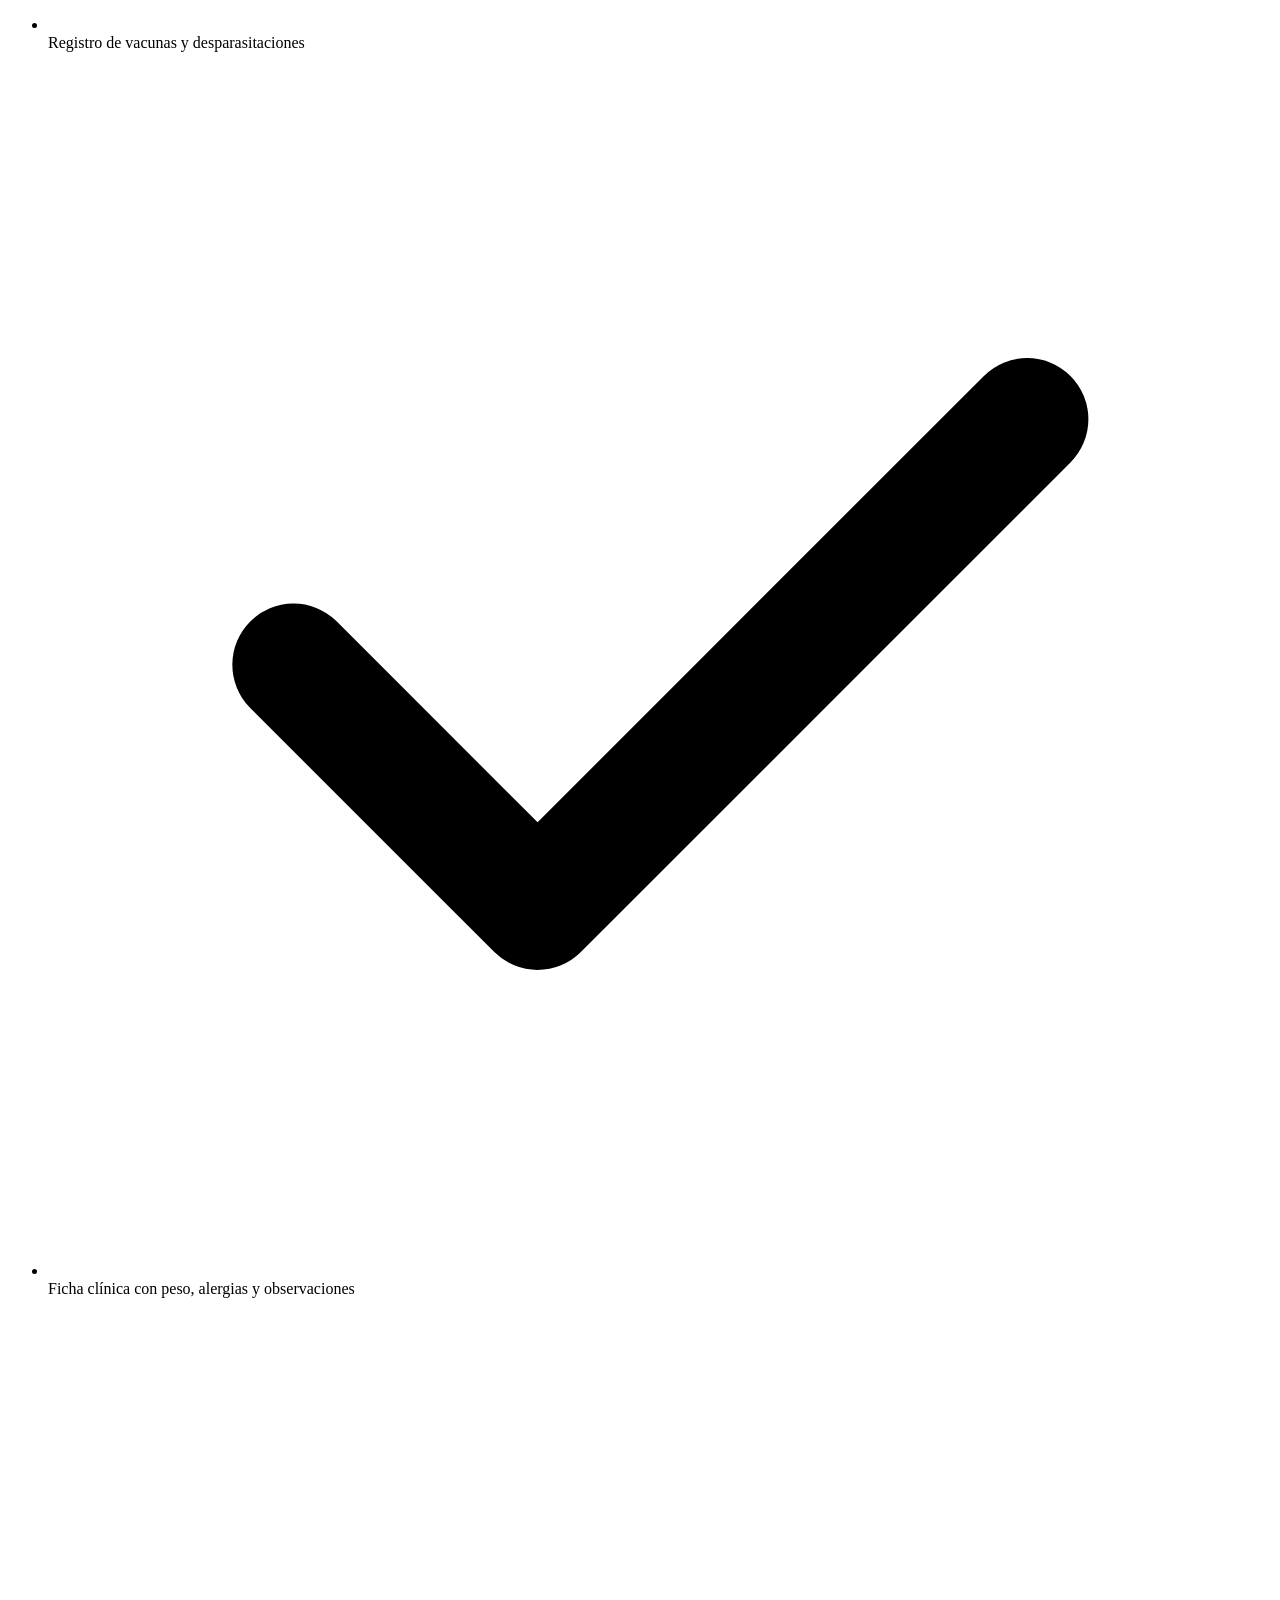
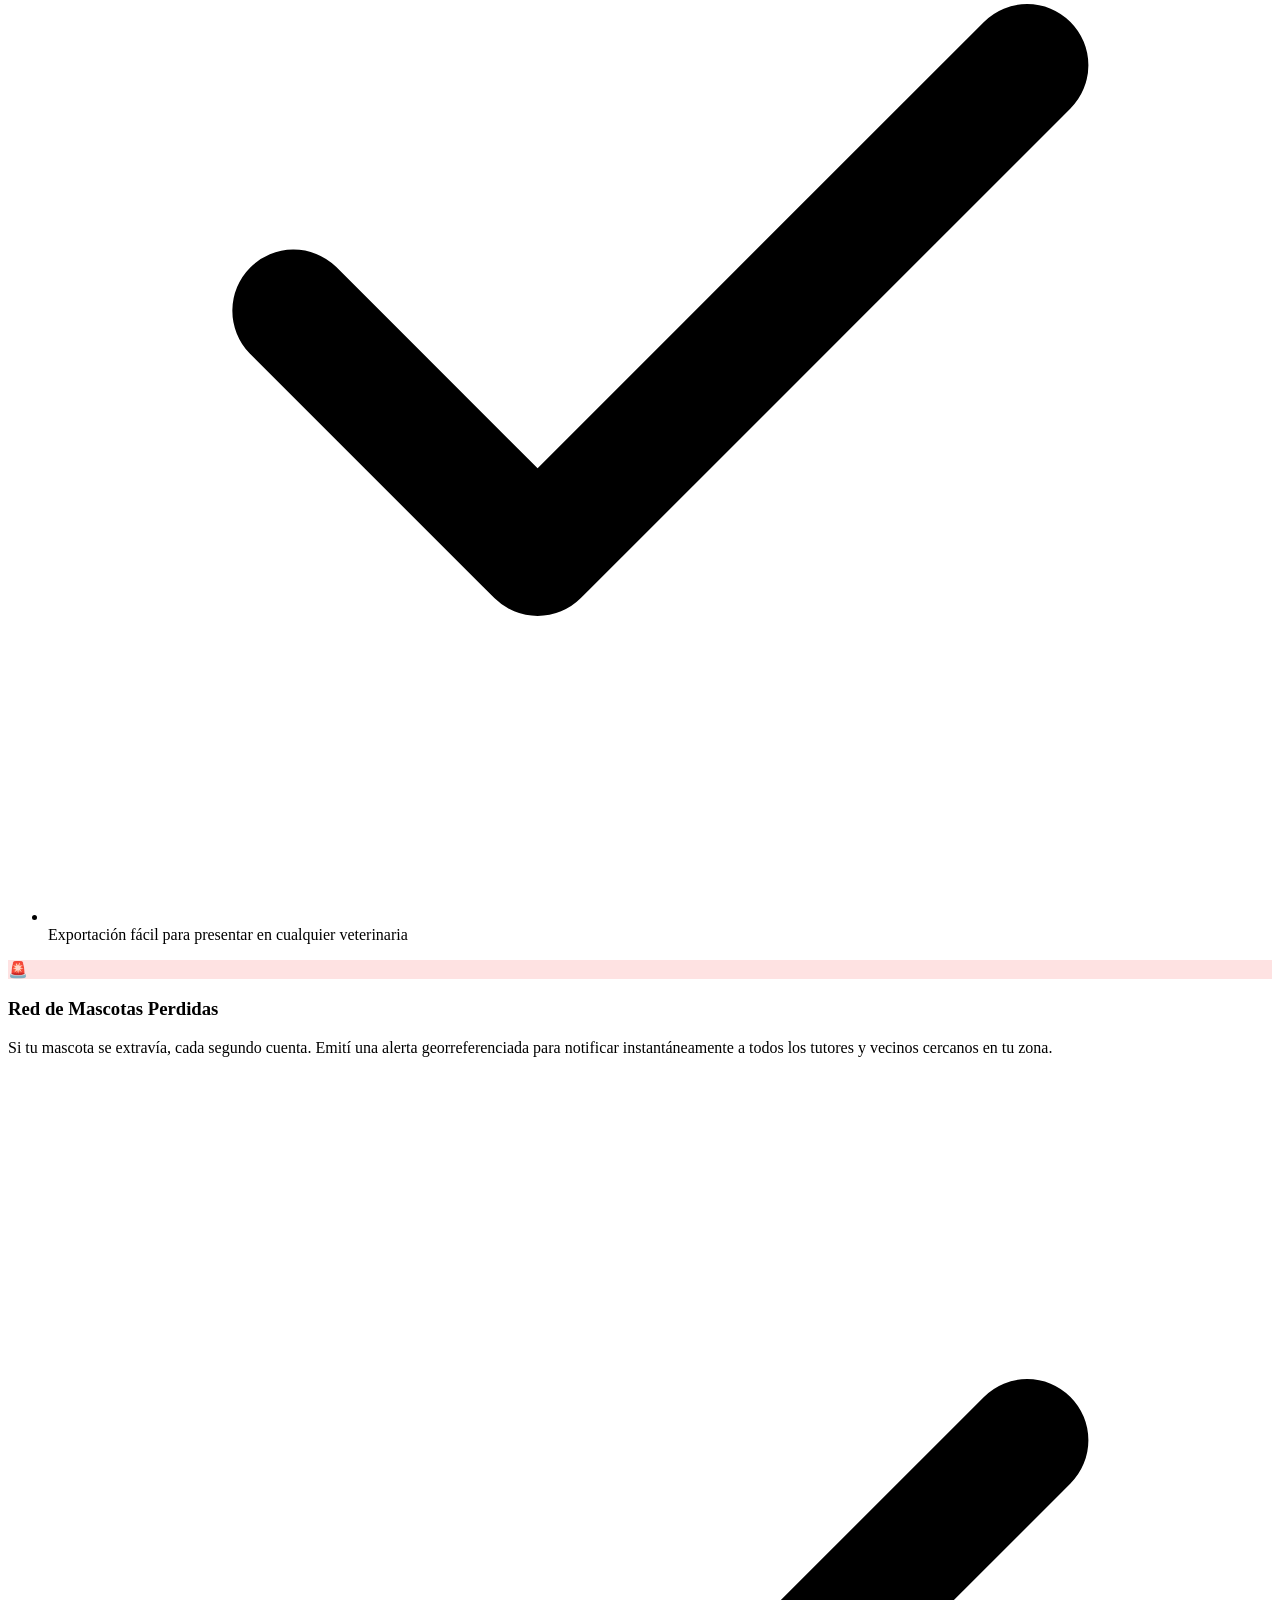
==== commit 12c20303: "Update index.html" ====
--- a/index.html
+++ b/index.html
@@ -1,298 +1,595 @@
 <!DOCTYPE html>
 <html lang="es">
+
 <head>
-<meta charset="UTF-8">
-<meta name="viewport" content="width=device-width, initial-scale=1.0">
-<title>Bupo! — La comunidad de tu mascota</title>
-<link rel="preconnect" href="https://fonts.googleapis.com">
-<link rel="preconnect" href="https://fonts.gstatic.com" crossorigin>
-<link href="https://fonts.googleapis.com/css2?family=Fredoka:wght@500;600;700&family=Inter:wght@400;500;600&family=IBM+Plex+Mono:wght@400;500&display=swap" rel="stylesheet">
-<style>
-  :root{
-    --ink:#132018;
-    --ink-soft:#4B5A52;
-    --green:#22C55E;
-    --green-deep:#15803D;
-    --green-pale:#EAFBF1;
-    --coral:#FF7A59;
-    --white:#FFFFFF;
-    --line:#DCEEE2;
-    --mono:'IBM Plex Mono', monospace;
-    --display:'Fredoka', sans-serif;
-    --body:'Inter', sans-serif;
-  }
-  *{box-sizing:border-box; margin:0; padding:0;}
-  html{scroll-behavior:smooth;}
-  body{font-family:var(--body); color:var(--ink); background:var(--white); -webkit-font-smoothing:antialiased; overflow-x:hidden;}
-  a{color:inherit; text-decoration:none;}
-  img,svg{display:block; max-width:100%;}
-
-  /* NAV */
-  nav{position:sticky; top:0; z-index:50; background:rgba(255,255,255,.88); backdrop-filter:blur(10px); border-bottom:1px solid var(--line);}
-  .nav-container{max-width:1160px; margin:0 auto; display:flex; align-items:center; justify-content:space-between; padding:16px 24px;}
-  .logo{display:flex; align-items:center; gap:10px; font-family:var(--display); font-weight:700; font-size:1.25rem;}
-  .logo-mark{width:32px; height:32px; border-radius:10px; background:var(--green); display:flex; align-items:center; justify-content:center; font-size:1.05rem;}
-  .nav-links{display:flex; align-items:center; gap:28px;}
-  .nav-links a{font-size:.92rem; color:var(--ink-soft); font-weight:500; transition:color .15s ease;}
-  .nav-links a:hover{color:var(--green-deep);}
-  .nav-cta{background:var(--ink); color:var(--white) !important; padding:9px 18px; border-radius:100px; font-size:.85rem !important; font-weight:600 !important;}
-  .nav-cta:hover{background:var(--green-deep) !important;}
-
-  /* HERO */
-  .hero{max-width:1160px; margin:0 auto; padding:76px 24px 40px; display:grid; grid-template-columns:1.05fr .95fr; gap:56px; align-items:center;}
-  .eyebrow{display:inline-flex; align-items:center; gap:8px; font-family:var(--mono); font-size:.75rem; letter-spacing:.04em; color:var(--green-deep); background:var(--green-pale); border:1px solid var(--line); padding:6px 12px; border-radius:100px; margin-bottom:22px;}
-  .eyebrow .dot{width:6px; height:6px; border-radius:50%; background:var(--green);}
-  h1{font-family:var(--display); font-weight:700; font-size:clamp(2.3rem,4.4vw,3.4rem); line-height:1.08; letter-spacing:-0.01em; margin-bottom:20px;}
-  h1 .accent{color:var(--green-deep);}
-  .subtitle{font-size:1.06rem; color:var(--ink-soft); line-height:1.6; max-width:480px; margin-bottom:32px;}
-  .hero-buttons{display:flex; align-items:center; gap:18px; flex-wrap:wrap;}
-  .btn-primary{display:inline-flex; align-items:center; gap:10px; background:var(--ink); color:var(--white); padding:14px 24px; border-radius:100px; font-weight:600; font-size:.95rem; transition:transform .15s ease, background .15s ease;}
-  .btn-primary:hover{background:var(--green-deep); transform:translateY(-2px);}
-  .btn-ghost{font-size:.9rem; font-weight:500; color:var(--ink-soft); border-bottom:1px solid var(--line); padding-bottom:2px;}
-  .btn-ghost:hover{color:var(--green-deep); border-color:var(--green);}
-
-  /* HERO card-stack mockup */
-  .stack{position:relative; height:420px; display:flex; align-items:center; justify-content:center;}
-  .pet-card{position:absolute; width:230px; background:var(--white); border:1px solid var(--line); border-radius:20px; padding:14px; box-shadow:0 20px 40px -20px rgba(19,32,24,.25);}
-  .pet-card.back{transform:rotate(-8deg) translateX(-70px); opacity:.55; z-index:1;}
-  .pet-card.mid{transform:rotate(6deg) translateX(60px); opacity:.75; z-index:2;}
-  .pet-card.front{transform:rotate(-2deg); z-index:3; transition:transform .3s ease;}
-  .pet-card.front:hover{transform:rotate(0deg) translateY(-6px);}
-  .pet-photo{height:150px; border-radius:14px; background:linear-gradient(135deg,var(--green-pale),var(--line)); display:flex; align-items:center; justify-content:center; font-size:2.4rem; margin-bottom:12px;}
-  .pet-card h4{font-family:var(--display); font-size:1.05rem; font-weight:600;}
-  .pet-card .meta{font-size:.75rem; color:var(--ink-soft); margin:3px 0 10px;}
-  .pet-tag{display:inline-flex; align-items:center; gap:5px; font-family:var(--mono); font-size:.68rem; background:var(--green-pale); color:var(--green-deep); padding:3px 9px; border-radius:100px;}
-  .alert-chip{position:absolute; bottom:14px; left:14px; z-index:4; background:var(--ink); color:var(--white); font-family:var(--mono); font-size:.7rem; padding:7px 12px; border-radius:100px; display:flex; align-items:center; gap:7px; box-shadow:0 10px 24px -10px rgba(19,32,24,.5);}
-  .alert-chip .pulse{width:7px; height:7px; border-radius:50%; background:var(--coral); box-shadow:0 0 0 rgba(255,122,89,.5); animation:pulse 1.8s infinite;}
-  @keyframes pulse{0%{box-shadow:0 0 0 0 rgba(255,122,89,.5);}70%{box-shadow:0 0 0 8px rgba(255,122,89,0);}100%{box-shadow:0 0 0 0 rgba(255,122,89,0);}}
-
-  /* PILLARS */
-  .pillars{max-width:1160px; margin:0 auto; padding:100px 24px 60px;}
-  .section-head{max-width:600px; margin-bottom:52px;}
-  .kicker{font-family:var(--mono); font-size:.75rem; letter-spacing:.06em; color:var(--green-deep); text-transform:uppercase; display:block; margin-bottom:14px;}
-  .pillars h2, .services h2, .trust h2{font-family:var(--display); font-size:clamp(1.7rem,3vw,2.2rem); font-weight:700; line-height:1.15; margin-bottom:16px;}
-  .section-head p{color:var(--ink-soft); line-height:1.6; font-size:1.02rem;}
-  .pillar-grid{display:grid; grid-template-columns:repeat(4,1fr); gap:1px; background:var(--line); border:1px solid var(--line); border-radius:18px; overflow:hidden;}
-  .pillar{background:var(--white); padding:30px 24px; transition:background .2s ease;}
-  .pillar:hover{background:var(--green-pale);}
-  .pillar .emoji{font-size:1.8rem; margin-bottom:14px;}
-  .pillar h3{font-size:1rem; font-weight:600; margin-bottom:8px;}
-  .pillar p{font-size:.85rem; color:var(--ink-soft); line-height:1.55;}
-
-  /* SERVICES SPLIT */
-  .services{max-width:1160px; margin:0 auto; padding:60px 24px 100px; display:grid; grid-template-columns:1fr 1fr; gap:56px; align-items:center;}
-  .services .kicker{color:var(--green-deep);}
-  .services p.lead{color:var(--ink-soft); line-height:1.6; margin-bottom:26px; max-width:460px;}
-  .service-list{list-style:none; display:flex; flex-direction:column; gap:14px; margin-bottom:28px;}
-  .service-list li{display:flex; align-items:center; gap:12px; font-size:.94rem; font-weight:500;}
-  .service-list .ico{width:34px; height:34px; border-radius:10px; background:var(--green-pale); display:flex; align-items:center; justify-content:center; font-size:1rem;}
-  .service-panel{background:var(--green-pale); border:1px solid var(--line); border-radius:20px; padding:26px;}
-  .service-panel .row{display:flex; justify-content:space-between; align-items:center; background:var(--white); border:1px solid var(--line); border-radius:14px; padding:16px 18px; margin-bottom:12px;}
-  .service-panel .row:last-child{margin-bottom:0;}
-  .service-panel .row h4{font-size:.92rem; font-weight:600;}
-  .service-panel .row span{font-size:.72rem; color:var(--ink-soft); font-family:var(--mono);}
-  .stars{color:var(--green-deep); font-size:.8rem;}
-
-  /* TRUST / DATA */
-  .trust{background:var(--ink); color:var(--white); padding:84px 24px;}
-  .trust-inner{max-width:1160px; margin:0 auto;}
-  .trust .kicker{color:var(--green);}
-  .trust-head{max-width:560px; margin-bottom:44px;}
-  .trust-head p{color:#B9C6BF; line-height:1.6; font-size:.98rem;}
-  .trust-grid{display:grid; grid-template-columns:repeat(4,1fr); gap:1px; background:rgba(255,255,255,.12); border-radius:16px; overflow:hidden; margin-bottom:56px;}
-  .trust-card{background:#182720; padding:24px;}
-  .trust-card .emoji{font-size:1.4rem; margin-bottom:10px;}
-  .trust-card h4{font-size:.9rem; font-weight:600; margin-bottom:6px;}
-  .trust-card p{font-size:.78rem; color:#AEBDB5; line-height:1.5;}
-
-  .legal-grid{display:grid; grid-template-columns:repeat(3,1fr); gap:1px; background:rgba(255,255,255,.12); border-radius:16px; overflow:hidden;}
-  .card{background:#182720; padding:26px; display:flex; flex-direction:column; gap:10px;}
-  .card h3{font-size:1rem; font-weight:600;}
-  .card p{font-size:.85rem; color:#AEBDB5; line-height:1.55; flex-grow:1;}
-  .btn-secondary{display:inline-flex; align-items:center; gap:6px; font-size:.85rem; font-weight:600; color:var(--green);}
-  .btn-secondary:hover{color:var(--white);}
-
-  footer{padding:26px 24px; text-align:center; font-size:.8rem; color:var(--ink-soft); border-top:1px solid var(--line);}
-
-  @media (max-width:880px){
-    .hero{grid-template-columns:1fr; padding-top:48px;}
-    .nav-links{display:none;}
-    .pillar-grid{grid-template-columns:1fr 1fr;}
-    .services{grid-template-columns:1fr;}
-    .trust-grid{grid-template-columns:1fr 1fr;}
-    .legal-grid{grid-template-columns:1fr;}
-    .stack{height:340px;}
-  }
-</style>
+    <meta charset="UTF-8">
+    <meta name="viewport" content="width=device-width, initial-scale=1.0">
+    <title>Bupo! — La App Integral para tus Mascotas | Descargar para iOS y Android</title>
+    <meta name="description" content="Bupo! es la aplicación comunitaria todo en uno para el cuidado de tus mascotas: carnet digital de vacunación, alertas de mascotas perdidas, adopción responsable y servicios veterinarios de confianza.">
+    <meta name="keywords" content="mascotas, veterinaria, carnet de vacunacion, perro perdido, gato perdido, adopcion responsable, paseadores de perros, bupo, boopopet">
+    
+    <!-- Open Graph / Meta Social -->
+    <meta property="og:type" content="website">
+    <meta property="og:title" content="Bupo! — Todo lo que tu mascota necesita">
+    <meta property="og:description" content="Carnet de salud digital, alertas geolocalizadas de mascotas extraviadas, adopciones responsables y los mejores servicios cerca tuyo.">
+    <meta property="og:url" content="https://froslaud.github.io/Boopopet/">
+    <meta name="theme-color" content="#22C55E">
+
+    <!-- Google Fonts -->
+    <link rel="preconnect" href="https://fonts.googleapis.com">
+    <link rel="preconnect" href="https://fonts.gstatic.com" crossorigin>
+    <link href="https://fonts.googleapis.com/css2?family=Fredoka:wght@500;600;700&family=Plus+Jakarta+Sans:wght@400;500;600;700;800&display=swap" rel="stylesheet">
+    
+    <!-- Master Stylesheet -->
+    <link rel="stylesheet" href="style.css">
 </head>
+
 <body>
 
-<nav>
-  <div class="nav-container">
-    <span class="logo"><span class="logo-mark">🐾</span>Bupo!</span>
-    <div class="nav-links">
-      <a href="support.html">Soporte</a>
-      <a href="privacy.html">Privacidad</a>
-      <a href="terms.html">Términos</a>
-      <a href="#" class="nav-cta">Sumate ahora</a>
-    </div>
-  </div>
-</nav>
-
-<header class="hero">
-  <div>
-    <span class="eyebrow"><span class="dot"></span>La comunidad de mascotas y dueños</span>
-    <h1>Todo lo que tu mascota necesita, <span class="accent">en un solo lugar</span>.</h1>
-    <p class="subtitle">Encontrá una pareja compatible, publicá alertas si se pierde y descubrí servicios de confianza cerca tuyo. Bupo! conecta a la comunidad que ama a los animales tanto como vos.</p>
-    <div class="hero-buttons">
-      <a href="#" class="btn-primary">🐾 Crear el perfil de mi mascota</a>
-      <a href="#pilares" class="btn-ghost">Ver qué podés hacer</a>
-    </div>
-  </div>
-
-  <div class="stack">
-    <div class="pet-card back">
-      <div class="pet-photo">🐕</div>
-      <h4>Rocco</h4>
-      <p class="meta">Labrador · 2 años</p>
-      <span class="pet-tag">Busca pareja</span>
-    </div>
-    <div class="pet-card mid">
-      <div class="pet-photo">🐈</div>
-      <h4>Mishi</h4>
-      <p class="meta">Siamés · 1 año</p>
-      <span class="pet-tag">Busca pareja</span>
-    </div>
-    <div class="pet-card front">
-      <div class="pet-photo">🐶</div>
-      <h4>Luna</h4>
-      <p class="meta">Border Collie · 3 años</p>
-      <span class="pet-tag">Busca pareja</span>
-    </div>
-    <span class="alert-chip"><span class="pulse"></span>Alerta cerca tuyo: mascota perdida</span>
-  </div>
-</header>
-
-<section class="pillars" id="pilares">
-  <div class="section-head">
-    <span class="kicker">Qué podés hacer</span>
-    <h2>Cuatro formas de cuidar a tu mascota</h2>
-    <p>Desde encontrarle pareja hasta ayudarla a volver a casa, Bupo! reúne las herramientas que antes tenías que buscar por separado.</p>
-  </div>
-  <div class="pillar-grid">
-    <div class="pillar">
-      <div class="emoji">🐾</div>
-      <h3>Parejas compatibles</h3>
-      <p>Creá el perfil de tu mascota y descubrí otras compatibles para cruzas responsables.</p>
-    </div>
-    <div class="pillar">
-      <div class="emoji">🚨</div>
-      <h3>Alertas de pérdida</h3>
-      <p>Publicá una alerta y sumá a toda la comunidad a la búsqueda en tu zona.</p>
-    </div>
-    <div class="pillar">
-      <div class="emoji">🩺</div>
-      <h3>Servicios de confianza</h3>
-      <p>Encontrá veterinarios, paseadores, cuidadores, adiestradores y peluquería.</p>
-    </div>
-    <div class="pillar">
-      <div class="emoji">🔎</div>
-      <h3>Un solo explorador</h3>
-      <p>Descubrí mascotas, servicios y publicaciones de la comunidad sin salir de la app.</p>
-    </div>
-  </div>
-</section>
-
-<section class="services">
-  <div>
-    <span class="kicker">Para profesionales</span>
-    <h2>¿Trabajás con mascotas? Ofrecé tus servicios</h2>
-    <p class="lead">Creá tu perfil de servicio, publicá lo que ofrecés y llegá a dueños que están buscando ayuda para el cuidado de sus animales.</p>
-    <ul class="service-list">
-      <li><span class="ico">🩺</span>Veterinarios</li>
-      <li><span class="ico">🦮</span>Paseadores y cuidadores</li>
-      <li><span class="ico">🎓</span>Adiestradores</li>
-      <li><span class="ico">✂️</span>Peluquería y estética</li>
-    </ul>
-    <a href="#" class="btn-primary">Publicar mi servicio</a>
-  </div>
-  <div class="service-panel">
-    <div class="row">
-      <div>
-        <h4>Paseos en el parque</h4>
-        <span>Palermo, CABA</span>
-      </div>
-      <span class="stars">★★★★★</span>
-    </div>
-    <div class="row">
-      <div>
-        <h4>Veterinaria Norte</h4>
-        <span>Belgrano, CABA</span>
-      </div>
-      <span class="stars">★★★★★</span>
-    </div>
-    <div class="row">
-      <div>
-        <h4>Peluquería canina Lola</h4>
-        <span>Villa Urquiza, CABA</span>
-      </div>
-      <span class="stars">★★★★☆</span>
-    </div>
-  </div>
-</section>
-
-<section class="trust" id="support">
-  <div class="trust-inner">
-    <div class="trust-head">
-      <span class="kicker">Tus datos, cuidados</span>
-      <h2>Solo pedimos lo necesario</h2>
-      <p>Usamos tu información únicamente para que Bupo! funcione: crear perfiles, mostrar contenido cerca tuyo y conectar con la comunidad. Nunca la vendemos.</p>
-    </div>
-    <div class="trust-grid">
-      <div class="trust-card">
-        <div class="emoji">👤</div>
-        <h4>Cuenta</h4>
-        <p>Nombre, email y verificación para armar tu perfil.</p>
-      </div>
-      <div class="trust-card">
-        <div class="emoji">📍</div>
-        <h4>Ubicación</h4>
-        <p>Para mostrarte mascotas, alertas y servicios cerca tuyo.</p>
-      </div>
-      <div class="trust-card">
-        <div class="emoji">🐕</div>
-        <h4>Mascotas</h4>
-        <p>Especie, raza y fotos para armar cada perfil.</p>
-      </div>
-      <div class="trust-card">
-        <div class="emoji">💼</div>
-        <h4>Servicios</h4>
-        <p>Lo que publicás como profesional y las reseñas que recibís.</p>
-      </div>
-    </div>
-    <div class="legal-grid">
-      <div class="card">
-        <h3>Soporte y ayuda</h3>
-        <p>¿Necesitás asistencia con tu cuenta o alguna publicación?</p>
-        <a href="support.html" class="btn-secondary">Contactar soporte →</a>
-      </div>
-      <div class="card">
-        <h3>Política de privacidad</h3>
-        <p>Cómo protegemos los datos tuyos y los de tu mascota.</p>
-        <a href="privacy.html" class="btn-secondary">Ver política →</a>
-      </div>
-      <div class="card">
-        <h3>Términos de uso</h3>
-        <p>Las condiciones para usar Bupo! y su comunidad.</p>
-        <a href="terms.html" class="btn-secondary">Ver términos →</a>
-      </div>
-    </div>
-  </div>
-</section>
-
-<footer>
-  <p>&copy; 2026 Bupo!. Hecho por y para amantes de las mascotas.</p>
-</footer>
+    <!-- TOPBAR CON REDES SOCIALES Y TIENDAS -->
+    <aside class="topbar" aria-label="Aviso y Redes">
+        <div class="topbar-container">
+            <div class="topbar-badge">
+                <span class="sparkle">✨</span>
+                <span>¡Disponible en <strong>App Store</strong> y <strong>Google Play</strong>! Cuidá a tu mascota hoy.</span>
+            </div>
+            <div class="topbar-socials">
+                <span>Seguinos en redes:</span>
+                <a href="https://www.instagram.com/boopopet?stkn=MXNvcjJ0OHd4ZGh4bw==" target="_blank" rel="noopener noreferrer" class="social-link" title="Instagram @boopopet">
+                    <svg viewBox="0 0 24 24"><path d="M12 2.163c3.204 0 3.584.012 4.85.07 3.252.148 4.771 1.691 4.919 4.919.058 1.265.069 1.645.069 4.849 0 3.205-.012 3.584-.069 4.849-.149 3.225-1.664 4.771-4.919 4.919-1.266.058-1.644.07-4.85.07-3.204 0-3.584-.012-4.849-.07-3.26-.149-4.771-1.699-4.919-4.92-.058-1.265-.07-1.644-.07-4.849 0-3.204.013-3.583.07-4.849.149-3.227 1.664-4.771 4.919-4.919 1.266-.057 1.645-.069 4.849-.069zm0-2.163c-3.259 0-3.667.014-4.947.072-4.358.2-6.78 2.618-6.98 6.98-.059 1.281-.073 1.689-.073 4.948 0 3.259.014 3.668.072 4.948.2 4.358 2.618 6.78 6.98 6.98 1.281.058 1.689.072 4.948.072 3.259 0 3.668-.014 4.948-.072 4.354-.2 6.782-2.618 6.979-6.98.059-1.28.073-1.689.073-4.948 0-3.259-.014-3.667-.072-4.947-.196-4.354-2.617-6.78-6.979-6.98-1.281-.059-1.69-.073-4.949-.073zm0 5.838c-3.403 0-6.162 2.759-6.162 6.162s2.759 6.163 6.162 6.163 6.162-2.759 6.162-6.163c0-3.403-2.759-6.162-6.162-6.162zm0 10.162c-2.209 0-4-1.79-4-4 0-2.209 1.791-4 4-4s4 1.791 4 4c0 2.21-1.791 4-4 4zm6.406-11.845c-.796 0-1.441.645-1.441 1.44s.645 1.44 1.441 1.44c.795 0 1.439-.645 1.439-1.44s-.644-1.44-1.439-1.44z"/></svg>
+                    <span>Instagram</span>
+                </a>
+                <a href="https://www.tiktok.com/@boopopet?_r=1&_t=ZS-99ktgNSiXGn" target="_blank" rel="noopener noreferrer" class="social-link" title="TikTok @boopopet">
+                    <svg viewBox="0 0 24 24"><path d="M12.525.02c1.31-.02 2.61-.01 3.91-.02.08 1.53.63 3.09 1.75 4.17 1.12 1.11 2.7 1.62 4.24 1.79v4.03c-1.44-.05-2.89-.35-4.2-.97-.57-.26-1.1-.59-1.62-1.01v8.83c0 1.72-.4 3.43-1.27 4.88-1.05 1.77-2.78 3.12-4.78 3.65-2.07.56-4.32.25-6.18-.85-1.92-1.12-3.32-2.99-3.79-5.18-.46-2.14-.04-4.42 1.15-6.24 1.17-1.8 3.09-2.98 5.22-3.23.63-.08 1.27-.08 1.9.01v4.14c-.75-.16-1.54-.1-2.26.18-.75.29-1.39.86-1.76 1.59-.39.75-.46 1.63-.22 2.45.24.81.82 1.49 1.57 1.87.77.39 1.68.44 2.5.15.8-.29 1.45-.92 1.76-1.71.21-.55.3-1.14.29-1.73V.02h3.18z"/></svg>
+                    <span>TikTok</span>
+                </a>
+                <a href="https://www.facebook.com/share/1LVxsojStF/" target="_blank" rel="noopener noreferrer" class="social-link" title="Facebook Bupo">
+                    <svg viewBox="0 0 24 24"><path d="M24 12.073c0-6.627-5.373-12-12-12s-12 5.373-12 12c0 5.99 4.388 10.954 10.125 11.854v-8.385H7.078v-3.47h3.047V9.43c0-3.007 1.792-4.669 4.533-4.669 1.312 0 2.686.235 2.686.235v2.953H15.83c-1.491 0-1.956.925-1.956 1.874v2.25h3.328l-.532 3.47h-2.796v8.385C19.612 23.027 24 18.062 24 12.073z"/></svg>
+                    <span>Facebook</span>
+                </a>
+            </div>
+        </div>
+    </aside>
+
+    <!-- NAVEGACIÓN PRINCIPAL -->
+    <nav class="navbar" id="navbar">
+        <div class="nav-container">
+            <a href="index.html" class="logo">
+                <span class="logo-icon">🐾</span>
+                <span>Bupo!</span>
+            </a>
+
+            <div class="nav-links">
+                <a href="#caracteristicas">Características</a>
+                <a href="#servicios">Servicios</a>
+                <a href="#seguridad">Seguridad</a>
+                <a href="support.html">Soporte</a>
+                <a href="privacy.html">Privacidad</a>
+                <a href="terms.html">Términos</a>
+            </div>
+
+            <div class="nav-actions">
+                <a href="#descargar" class="nav-cta-btn">
+                    <span>📲 Descargar App</span>
+                </a>
+            </div>
+        </div>
+    </nav>
+
+    <!-- HERO SECTION -->
+    <header class="hero" id="hero">
+        <div class="hero-bg-glow"></div>
+        <div class="hero-content">
+            <div class="eyebrow-pill">
+                <span class="dot"></span>
+                <span>La comunidad #1 para el cuidado de mascotas</span>
+            </div>
+            
+            <h1 class="hero-title">
+                Todo lo que tu mascota necesita, <span class="highlight">en una sola app</span>.
+            </h1>
+            
+            <p class="hero-desc">
+                Llevá su carnet de vacunación y salud digital, emití alertas inmediatas en tu zona si se extravía, descubrí adopciones responsables y conectá con veterinarias, cuidadores y paseadores de confianza.
+            </p>
+
+            <!-- BOTONES DIRECTOS DE DESCARGA -->
+            <div class="hero-cta-group">
+                <span class="cta-label">Descargá gratis para tu celular:</span>
+                <div class="store-badges">
+                    <!-- Google Play Button -->
+                    <a href="https://play.google.com/store/apps/details?id=com.froslaud.boopopet" target="_blank" rel="noopener noreferrer" class="btn-store" title="Descargar Bupo! en Google Play Store">
+                        <svg viewBox="0 0 512 512">
+                            <path fill="#4285F4" d="M325.3 234.3L104.6 13l280.8 161.2-60.1 60.1z"/>
+                            <path fill="#34A853" d="M47 36.4L299.7 289 47 541.7c-5.7-6.2-9-14.7-9-24.1V59.8c0-9.2 3.2-17.6 9-23.4z"/>
+                            <path fill="#FBBC04" d="M325.3 289.7l60.1 60.1L104.6 511l220.7-221.3z"/>
+                            <path fill="#EA4335" d="M409.8 243.6l-58.4-33.5-59.7 59.7 59.7 59.7 58.7-33.7c18.5-10.6 18.5-27.9-.3-52.2z"/>
+                        </svg>
+                        <div>
+                            <span class="store-sub">Disponible en</span>
+                            <span class="store-title">Google Play</span>
+                        </div>
+                    </a>
+
+                    <!-- Apple App Store Button -->
+                    <a href="https://apps.apple.com/ar/app/bupo-todo-para-tus-mascotas/id6790151193" target="_blank" rel="noopener noreferrer" class="btn-store" title="Descargar Bupo! en Apple App Store">
+                        <svg viewBox="0 0 170 170" fill="currentColor">
+                            <path d="M150.37 130.25c-2.45 5.66-5.35 10.87-8.71 15.66-4.58 6.53-8.33 11.05-11.22 13.56-4.48 4.12-9.28 6.23-14.42 6.35-3.69 0-8.14-1.05-13.32-3.18-5.19-2.12-9.97-3.17-14.34-3.17-4.58 0-9.49 1.05-14.75 3.17-5.26 2.13-9.5 3.24-12.74 3.35-4.35.13-9.16-1.9-14.42-6.08-3.69-3.04-7.58-7.7-11.66-13.98-5.74-8.8-10.23-18.82-13.48-30.06-3.25-11.24-4.88-22.18-4.88-32.81 0-16.1 4.17-29.47 12.51-40.11 8.34-10.64 18.9-16.13 31.67-16.48 4.79 0 10.13 1.25 16.03 3.75 5.9 2.5 9.87 3.86 11.9 4.08 2.61-.43 6.94-1.89 13-4.38 6.06-2.49 11.29-3.61 15.68-3.36 12.3.64 22.04 4.88 29.23 12.72-10.66 6.47-15.88 15.44-15.68 26.92.2 10.24 4.3 18.66 12.3 25.26 3.82 3.16 8.16 5.51 13.02 7.06-2.3 6.96-5.26 14.28-8.88 21.96zm-26.6-105.8c0 6.64-2.5 12.95-7.5 17.93-5.2 5.17-11.45 8.21-18.75 7.84-.1-1.08-.16-2.06-.16-2.94 0-6.65 2.63-13.3 7.89-18.35 2.63-2.52 5.76-4.56 9.38-6.12 3.63-1.56 6.66-2.36 9.1-2.4.04 1.34.04 2.69.04 4.04z"/>
+                        </svg>
+                        <div>
+                            <span class="store-sub">Consíguela en</span>
+                            <span class="store-title">App Store</span>
+                        </div>
+                    </a>
+                </div>
+            </div>
+
+            <!-- ENLACES A REDES SOCIALES EN EL HERO -->
+            <div class="hero-social-strip">
+                <span class="social-prompt">Sumate a nuestra comunidad:</span>
+                <a href="https://www.instagram.com/boopopet?stkn=MXNvcjJ0OHd4ZGh4bw==" target="_blank" rel="noopener noreferrer" class="social-pill" title="Instagram de Bupo">
+                    <svg viewBox="0 0 24 24" fill="currentColor"><path d="M12 2.163c3.204 0 3.584.012 4.85.07 3.252.148 4.771 1.691 4.919 4.919.058 1.265.069 1.645.069 4.849 0 3.205-.012 3.584-.069 4.849-.149 3.225-1.664 4.771-4.919 4.919-1.266.058-1.644.07-4.85.07-3.204 0-3.584-.012-4.849-.07-3.26-.149-4.771-1.699-4.919-4.92-.058-1.265-.07-1.644-.07-4.849 0-3.204.013-3.583.07-4.849.149-3.227 1.664-4.771 4.919-4.919 1.266-.057 1.645-.069 4.849-.069zm0-2.163c-3.259 0-3.667.014-4.947.072-4.358.2-6.78 2.618-6.98 6.98-.059 1.281-.073 1.689-.073 4.948 0 3.259.014 3.668.072 4.948.2 4.358 2.618 6.78 6.98 6.98 1.281.058 1.689.072 4.948.072 3.259 0 3.668-.014 4.948-.072 4.354-.2 6.782-2.618 6.979-6.98.059-1.28.073-1.689.073-4.948 0-3.259-.014-3.667-.072-4.947-.196-4.354-2.617-6.78-6.979-6.98-1.281-.059-1.69-.073-4.949-.073zm0 5.838c-3.403 0-6.162 2.759-6.162 6.162s2.759 6.163 6.162 6.163 6.162-2.759 6.162-6.163c0-3.403-2.759-6.162-6.162-6.162zm0 10.162c-2.209 0-4-1.79-4-4 0-2.209 1.791-4 4-4s4 1.791 4 4c0 2.21-1.791 4-4 4zm6.406-11.845c-.796 0-1.441.645-1.441 1.44s.645 1.44 1.441 1.44c.795 0 1.439-.645 1.439-1.44s-.644-1.44-1.439-1.44z"/></svg>
+                    <span>@boopopet</span>
+                </a>
+                <a href="https://www.tiktok.com/@boopopet?_r=1&_t=ZS-99ktgNSiXGn" target="_blank" rel="noopener noreferrer" class="social-pill" title="TikTok de Bupo">
+                    <svg viewBox="0 0 24 24" fill="currentColor"><path d="M12.525.02c1.31-.02 2.61-.01 3.91-.02.08 1.53.63 3.09 1.75 4.17 1.12 1.11 2.7 1.62 4.24 1.79v4.03c-1.44-.05-2.89-.35-4.2-.97-.57-.26-1.1-.59-1.62-1.01v8.83c0 1.72-.4 3.43-1.27 4.88-1.05 1.77-2.78 3.12-4.78 3.65-2.07.56-4.32.25-6.18-.85-1.92-1.12-3.32-2.99-3.79-5.18-.46-2.14-.04-4.42 1.15-6.24 1.17-1.8 3.09-2.98 5.22-3.23.63-.08 1.27-.08 1.9.01v4.14c-.75-.16-1.54-.1-2.26.18-.75.29-1.39.86-1.76 1.59-.39.75-.46 1.63-.22 2.45.24.81.82 1.49 1.57 1.87.77.39 1.68.44 2.5.15.8-.29 1.45-.92 1.76-1.71.21-.55.3-1.14.29-1.73V.02h3.18z"/></svg>
+                    <span>TikTok</span>
+                </a>
+                <a href="https://www.facebook.com/share/1LVxsojStF/" target="_blank" rel="noopener noreferrer" class="social-pill" title="Facebook de Bupo">
+                    <svg viewBox="0 0 24 24" fill="currentColor"><path d="M24 12.073c0-6.627-5.373-12-12-12s-12 5.373-12 12c0 5.99 4.388 10.954 10.125 11.854v-8.385H7.078v-3.47h3.047V9.43c0-3.007 1.792-4.669 4.533-4.669 1.312 0 2.686.235 2.686.235v2.953H15.83c-1.491 0-1.956.925-1.956 1.874v2.25h3.328l-.532 3.47h-2.796v8.385C19.612 23.027 24 18.062 24 12.073z"/></svg>
+                    <span>Facebook</span>
+                </a>
+            </div>
+        </div>
+
+        <!-- HERO SHOWCASE INTERACTIVO -->
+        <div class="hero-showcase">
+            <!-- Badge Flotante 1: Alerta Extravío -->
+            <div class="floating-badge badge-alert">
+                <div class="pulse-icon">🚨</div>
+                <div class="badge-text">
+                    <span class="b-title">Alerta cerca tuyo</span>
+                    <span class="b-sub">Mascota extraviada a 800m</span>
+                </div>
+            </div>
+
+            <!-- Mockup de App Móvil -->
+            <div class="app-mockup-wrapper">
+                <div class="phone-screen">
+                    <div class="screen-header">
+                        <span class="pet-brand">🐾 Bupo!</span>
+                        <span class="badge-pill">Activo</span>
+                    </div>
+
+                    <div class="screen-body">
+                        <!-- Perfil Mascota en App -->
+                        <div class="pet-profile-card">
+                            <div class="pet-avatar-row">
+                                <div class="pet-avatar">🐶</div>
+                                <div class="pet-meta">
+                                    <h4>Luna</h4>
+                                    <p>Border Collie · 3 años · 18 kg</p>
+                                </div>
+                            </div>
+                            
+                            <div class="pet-health-status">
+                                <div class="status-row">
+                                    <span class="label">Vacuna Antirrábica:</span>
+                                    <span class="val">Al día ✅</span>
+                                </div>
+                                <div class="status-row">
+                                    <span class="label">Desparasitación:</span>
+                                    <span class="val">Al día ✅</span>
+                                </div>
+                                <div class="status-row">
+                                    <span class="label">Próximo chequeo:</span>
+                                    <span class="val">En 2 meses 📅</span>
+                                </div>
+                            </div>
+                        </div>
+
+                        <!-- Mini Card Adopción -->
+                        <div class="pet-profile-card" style="background: #F0FDF4; border-color: #DCFCE7;">
+                            <div style="display: flex; gap: 10px; align-items: center;">
+                                <span style="font-size: 1.5rem;">🏡</span>
+                                <div>
+                                    <h5 style="font-size: 0.88rem; font-weight: 700; color: #15803D;">Adopción Responsable</h5>
+                                    <p style="font-size: 0.74rem; color: #4B5A52;">Milo busca un hogar lleno de amor</p>
+                                </div>
+                            </div>
+                        </div>
+                    </div>
+                </div>
+            </div>
+
+            <!-- Badge Flotante 2: Servicio Cercano -->
+            <div class="floating-badge badge-service">
+                <div style="width: 32px; height: 32px; border-radius: 10px; background: #DCFCE7; color: #15803D; display: flex; align-items: center; justify-content: center; font-size: 1rem;">🩺</div>
+                <div class="badge-text">
+                    <span class="b-title">Veterinaria de Guardia</span>
+                    <span class="b-sub">A 5 min · 4.9 ★★★★★ (84)</span>
+                </div>
+            </div>
+        </div>
+    </header>
+
+    <!-- TRUST STRIP -->
+    <section class="trust-banner" aria-label="Ventajas Clave">
+        <div class="trust-grid">
+            <div class="trust-item">
+                <span class="icon">💚</span>
+                <h3>100% Gratuita</h3>
+                <p>Descarga libre para todos los amantes de animales</p>
+            </div>
+            <div class="trust-item">
+                <span class="icon">🚨</span>
+                <h3>Alertas en Tiempo Real</h3>
+                <p>Red solidaria inmediata para mascotas perdidas</p>
+            </div>
+            <div class="trust-item">
+                <span class="icon">📋</span>
+                <h3>Historial Médico Seguro</h3>
+                <p>Vacunas y tratamientos siempre a mano</p>
+            </div>
+            <div class="trust-item">
+                <span class="icon">🛡️</span>
+                <h3>Privacidad Garantizada</h3>
+                <p>Tus datos seguros y nunca vendidos a terceros</p>
+            </div>
+        </div>
+    </section>
+
+    <!-- LOS 4 PILARES DE BUPO! -->
+    <section class="section" id="caracteristicas">
+        <div class="section-head">
+            <span class="section-kicker">¿Qué podés hacer con Bupo?</span>
+            <h2 class="section-title">Todo lo que tu mascota necesita en su día a día</h2>
+            <p class="section-subtitle">
+                Reunimos en un solo lugar las herramientas que antes tenías dispersas: control veterinario, seguridad comunitaria, adopciones con amor y servicios certificados.
+            </p>
+        </div>
+
+        <div class="pillars-grid">
+            <!-- PILAR 1: CARNET DE SALUD Y VACUNACIÓN -->
+            <article class="pillar-card">
+                <div class="card-icon-wrap">📋</div>
+                <h3>Carnet Digital de Salud</h3>
+                <p>
+                    Llevá en tu bolsillo la historia clínica completa de tus mascotas. Registrá cada dosis, desparasitación, peso, cirugías y visitas al veterinario con recordatorios automáticos.
+                </p>
+                <ul class="feature-list">
+                    <li>
+                        <svg viewBox="0 0 20 20" fill="currentColor"><path fill-rule="evenodd" d="M16.707 5.293a1 1 0 010 1.414l-8 8a1 1 0 01-1.414 0l-4-4a1 1 0 011.414-1.414L8 12.586l7.293-7.293a1 1 0 011.414 0z" clip-rule="evenodd"/></svg>
+                        Registro de vacunas y desparasitaciones
+                    </li>
+                    <li>
+                        <svg viewBox="0 0 20 20" fill="currentColor"><path fill-rule="evenodd" d="M16.707 5.293a1 1 0 010 1.414l-8 8a1 1 0 01-1.414 0l-4-4a1 1 0 011.414-1.414L8 12.586l7.293-7.293a1 1 0 011.414 0z" clip-rule="evenodd"/></svg>
+                        Ficha clínica con peso, alergias y observaciones
+                    </li>
+                    <li>
+                        <svg viewBox="0 0 20 20" fill="currentColor"><path fill-rule="evenodd" d="M16.707 5.293a1 1 0 010 1.414l-8 8a1 1 0 01-1.414 0l-4-4a1 1 0 011.414-1.414L8 12.586l7.293-7.293a1 1 0 011.414 0z" clip-rule="evenodd"/></svg>
+                        Exportación fácil para presentar en cualquier veterinaria
+                    </li>
+                </ul>
+            </article>
+
+            <!-- PILAR 2: ALERTAS DE MASCOTAS PERDIDAS -->
+            <article class="pillar-card">
+                <div class="card-icon-wrap" style="background: #FEE2E2; border-color: #FECACA; color: #DC2626;">🚨</div>
+                <h3>Red de Mascotas Perdidas</h3>
+                <p>
+                    Si tu mascota se extravía, cada segundo cuenta. Emití una alerta georreferenciada para notificar instantáneamente a todos los tutores y vecinos cercanos en tu zona.
+                </p>
+                <ul class="feature-list">
+                    <li>
+                        <svg viewBox="0 0 20 20" fill="currentColor"><path fill-rule="evenodd" d="M16.707 5.293a1 1 0 010 1.414l-8 8a1 1 0 01-1.414 0l-4-4a1 1 0 011.414-1.414L8 12.586l7.293-7.293a1 1 0 011.414 0z" clip-rule="evenodd"/></svg>
+                        Publicación con foto, última ubicación y señas particulares
+                    </li>
+                    <li>
+                        <svg viewBox="0 0 20 20" fill="currentColor"><path fill-rule="evenodd" d="M16.707 5.293a1 1 0 010 1.414l-8 8a1 1 0 01-1.414 0l-4-4a1 1 0 011.414-1.414L8 12.586l7.293-7.293a1 1 0 011.414 0z" clip-rule="evenodd"/></svg>
+                        Notificaciones a usuarios y paseadores en el radio de búsqueda
+                    </li>
+                    <li>
+                        <svg viewBox="0 0 20 20" fill="currentColor"><path fill-rule="evenodd" d="M16.707 5.293a1 1 0 010 1.414l-8 8a1 1 0 01-1.414 0l-4-4a1 1 0 011.414-1.414L8 12.586l7.293-7.293a1 1 0 011.414 0z" clip-rule="evenodd"/></svg>
+                        Canal directo y seguro para reportar avistamientos
+                    </li>
+                </ul>
+            </article>
+
+            <!-- PILAR 3: ADOPCIÓN RESPONSABLE -->
+            <article class="pillar-card">
+                <div class="card-icon-wrap" style="background: #FEF3C7; border-color: #FDE68A; color: #D97706;">🏡</div>
+                <h3>Adopción Responsable</h3>
+                <p>
+                    Conectamos a refugios, rescatistas y familias con adoptantes comprometidos. Brindamos visibilidad a perros y gatos que merecen una segunda oportunidad en un hogar amoroso.
+                </p>
+                <ul class="feature-list">
+                    <li>
+                        <svg viewBox="0 0 20 20" fill="currentColor"><path fill-rule="evenodd" d="M16.707 5.293a1 1 0 010 1.414l-8 8a1 1 0 01-1.414 0l-4-4a1 1 0 011.414-1.414L8 12.586l7.293-7.293a1 1 0 011.414 0z" clip-rule="evenodd"/></svg>
+                        Fichas detalladas con fotos, edad, temperamento y salud
+                    </li>
+                    <li>
+                        <svg viewBox="0 0 20 20" fill="currentColor"><path fill-rule="evenodd" d="M16.707 5.293a1 1 0 010 1.414l-8 8a1 1 0 01-1.414 0l-4-4a1 1 0 011.414-1.414L8 12.586l7.293-7.293a1 1 0 011.414 0z" clip-rule="evenodd"/></svg>
+                        Filtros por especie, tamaño y cercanía geográfica
+                    </li>
+                    <li>
+                        <svg viewBox="0 0 20 20" fill="currentColor"><path fill-rule="evenodd" d="M16.707 5.293a1 1 0 010 1.414l-8 8a1 1 0 01-1.414 0l-4-4a1 1 0 011.414-1.414L8 12.586l7.293-7.293a1 1 0 011.414 0z" clip-rule="evenodd"/></svg>
+                        Pautas éticas y de adopción responsable sin fines comerciales
+                    </li>
+                </ul>
+            </article>
+
+            <!-- PILAR 4: SERVICIOS Y PROFESIONALES -->
+            <article class="pillar-card">
+                <div class="card-icon-wrap" style="background: #E0E7FF; border-color: #C7D2FE; color: #4338CA;">🩺</div>
+                <h3>Servicios de Confianza</h3>
+                <p>
+                    Encontrá los mejores profesionales para tu mascota cerca de vos. Calificaciones transparentes y opiniones verificadas por la propia comunidad.
+                </p>
+                <ul class="feature-list">
+                    <li>
+                        <svg viewBox="0 0 20 20" fill="currentColor"><path fill-rule="evenodd" d="M16.707 5.293a1 1 0 010 1.414l-8 8a1 1 0 01-1.414 0l-4-4a1 1 0 011.414-1.414L8 12.586l7.293-7.293a1 1 0 011.414 0z" clip-rule="evenodd"/></svg>
+                        Veterinarias 24h, clínicas y atención a domicilio
+                    </li>
+                    <li>
+                        <svg viewBox="0 0 20 20" fill="currentColor"><path fill-rule="evenodd" d="M16.707 5.293a1 1 0 010 1.414l-8 8a1 1 0 01-1.414 0l-4-4a1 1 0 011.414-1.414L8 12.586l7.293-7.293a1 1 0 011.414 0z" clip-rule="evenodd"/></svg>
+                        Paseadores con seguimiento y guarderías hogareñas
+                    </li>
+                    <li>
+                        <svg viewBox="0 0 20 20" fill="currentColor"><path fill-rule="evenodd" d="M16.707 5.293a1 1 0 010 1.414l-8 8a1 1 0 01-1.414 0l-4-4a1 1 0 011.414-1.414L8 12.586l7.293-7.293a1 1 0 011.414 0z" clip-rule="evenodd"/></svg>
+                        Peluquería canina, adiestradores y tiendas pet-friendly
+                    </li>
+                </ul>
+            </article>
+        </div>
+    </section>
+
+    <!-- SECCIÓN PARA PROFESIONALES -->
+    <section class="services-section" id="servicios">
+        <div class="services-container">
+            <div>
+                <span class="section-kicker">Red Profesional Bupo</span>
+                <h2 class="section-title">¿Trabajás con animales? Sumá tu servicio</h2>
+                <p class="section-subtitle" style="text-align: left; margin-bottom: 24px;">
+                    Creá tu perfil profesional gratuito, recibí consultas de familias que buscan lo mejor para sus mascotas y construí tu reputación con reseñas reales de clientes en tu zona.
+                </p>
+
+                <div class="service-categories">
+                    <div class="cat-pill">
+                        <span class="cat-emoji">🩺</span>
+                        <span>Veterinarios & Clínicas</span>
+                    </div>
+                    <div class="cat-pill">
+                        <span class="cat-emoji">🦮</span>
+                        <span>Paseadores Certificados</span>
+                    </div>
+                    <div class="cat-pill">
+                        <span class="cat-emoji">✂️</span>
+                        <span>Peluquería & Estética</span>
+                    </div>
+                    <div class="cat-pill">
+                        <span class="cat-emoji">🎓</span>
+                        <span>Adiestradores Caninos</span>
+                    </div>
+                </div>
+
+                <a href="#descargar" class="btn btn-primary">
+                    🐾 Registrar mi servicio en la App
+                </a>
+            </div>
+
+            <div class="services-panel">
+                <h3 style="font-size: 1.15rem; font-weight: 700; color: var(--ink); margin-bottom: 18px;">
+                    Profesionales destacados en tu barrio
+                </h3>
+
+                <div class="service-item-row">
+                    <div>
+                        <div class="s-name">Clínica Veterinaria San Roque</div>
+                        <div class="s-loc">Guardia 24 hs · Belgrano</div>
+                    </div>
+                    <div class="s-rating">
+                        <span class="stars">★★★★★</span>
+                        <span class="reviews-count">5.0 (124 reseñas)</span>
+                    </div>
+                </div>
+
+                <div class="service-item-row">
+                    <div>
+                        <div class="s-name">Paseos Caninos Recreativos</div>
+                        <div class="s-loc">Grupos reducidos · Palermo</div>
+                    </div>
+                    <div class="s-rating">
+                        <span class="stars">★★★★★</span>
+                        <span class="reviews-count">4.9 (89 reseñas)</span>
+                    </div>
+                </div>
+
+                <div class="service-item-row">
+                    <div>
+                        <div class="s-name">Estética Canina & Spa Guau</div>
+                        <div class="s-loc">Cortes de raza y baño · Caballito</div>
+                    </div>
+                    <div class="s-rating">
+                        <span class="stars">★★★★☆</span>
+                        <span class="reviews-count">4.8 (56 reseñas)</span>
+                    </div>
+                </div>
+            </div>
+        </div>
+    </section>
+
+    <!-- SEGURIDAD, CONFIANZA Y PRIVACIDAD -->
+    <section class="security-section" id="seguridad">
+        <div class="security-container">
+            <div class="section-head">
+                <span class="section-kicker">Compromiso y Transparencia</span>
+                <h2 class="section-title">Tu privacidad y la de tus mascotas, protegidas</h2>
+                <p class="section-subtitle">
+                    En Bupo! no comercializamos tus datos ni compartimos tu información personal con anunciantes terceros. Toda función está pensada para cuidar a los animales.
+                </p>
+            </div>
+
+            <div class="security-grid">
+                <div class="sec-card">
+                    <div class="sec-icon">🔒</div>
+                    <h4>Sin venta de datos</h4>
+                    <p>Tu información y la de tus mascotas no se vende a empresas externas de publicidad.</p>
+                </div>
+                <div class="sec-card">
+                    <div class="sec-icon">📍</div>
+                    <h4>Ubicación protegida</h4>
+                    <p>La geolocalización es aproximada para proteger tu dirección exacta al reportar alertas.</p>
+                </div>
+                <div class="sec-card">
+                    <div class="sec-icon">🚩</div>
+                    <h4>Reportes y Moderación</h4>
+                    <p>Comunidad activa que modera y remueve cualquier publicación que infrinja normas de respeto o bienestar animal.</p>
+                </div>
+                <div class="sec-card">
+                    <div class="sec-icon">🗑️</div>
+                    <h4>Control total y eliminación</h4>
+                    <p>Podés editar o eliminar tu cuenta y todas tus publicaciones en cualquier momento con un solo toque.</p>
+                </div>
+            </div>
+
+            <!-- Accesos a Legales y Soporte -->
+            <div class="legal-cards-row">
+                <a href="support.html" class="legal-card-link">
+                    <div>
+                        <h3>Centro de Soporte</h3>
+                        <p>¿Tenés preguntas o necesitás ayuda con tu cuenta? Nuestro equipo está para acompañarte.</p>
+                    </div>
+                    <span class="link-arrow">Ir a Soporte y Ayuda →</span>
+                </a>
+
+                <a href="privacy.html" class="legal-card-link">
+                    <div>
+                        <h3>Política de Privacidad</h3>
+                        <p>Conocé al detalle cómo tratamos la información para garantizar tu tranquilidad.</p>
+                    </div>
+                    <span class="link-arrow">Leer Política de Privacidad →</span>
+                </a>
+
+                <a href="terms.html" class="legal-card-link">
+                    <div>
+                        <h3>Términos y Condiciones</h3>
+                        <p>Las normas comunitarias y condiciones de uso para convivir en un entorno seguro.</p>
+                    </div>
+                    <span class="link-arrow">Ver Términos de Servicio →</span>
+                </a>
+            </div>
+        </div>
+    </section>
+
+    <!-- BANNER FINAL DE DESCARGA -->
+    <section class="download-banner" id="descargar">
+        <div class="download-card">
+            <div>
+                <h2>Llevá el cuidado de tu mascota al siguiente nivel</h2>
+                <p>
+                    Unite a miles de dueños, veterinarios y rescatistas. Descargá Bupo! gratis ahora mismo en tu teléfono y disfrutá de una comunidad que ama a los animales tanto como vos.
+                </p>
+                <div class="store-badges">
+                    <a href="https://play.google.com/store/apps/details?id=com.froslaud.boopopet" target="_blank" rel="noopener noreferrer" class="btn-store" style="background: #0F172A; border-color: rgba(255,255,255,0.2);">
+                        <svg viewBox="0 0 512 512">
+                            <path fill="#4285F4" d="M325.3 234.3L104.6 13l280.8 161.2-60.1 60.1z"/>
+                            <path fill="#34A853" d="M47 36.4L299.7 289 47 541.7c-5.7-6.2-9-14.7-9-24.1V59.8c0-9.2 3.2-17.6 9-23.4z"/>
+                            <path fill="#FBBC04" d="M325.3 289.7l60.1 60.1L104.6 511l220.7-221.3z"/>
+                            <path fill="#EA4335" d="M409.8 243.6l-58.4-33.5-59.7 59.7 59.7 59.7 58.7-33.7c18.5-10.6 18.5-27.9-.3-52.2z"/>
+                        </svg>
+                        <div>
+                            <span class="store-sub">Disponible en</span>
+                            <span class="store-title">Google Play</span>
+                        </div>
+                    </a>
+
+                    <a href="https://apps.apple.com/ar/app/bupo-todo-para-tus-mascotas/id6790151193" target="_blank" rel="noopener noreferrer" class="btn-store" style="background: #0F172A; border-color: rgba(255,255,255,0.2);">
+                        <svg viewBox="0 0 170 170" fill="currentColor">
+                            <path d="M150.37 130.25c-2.45 5.66-5.35 10.87-8.71 15.66-4.58 6.53-8.33 11.05-11.22 13.56-4.48 4.12-9.28 6.23-14.42 6.35-3.69 0-8.14-1.05-13.32-3.18-5.19-2.12-9.97-3.17-14.34-3.17-4.58 0-9.49 1.05-14.75 3.17-5.26 2.13-9.5 3.24-12.74 3.35-4.35.13-9.16-1.9-14.42-6.08-3.69-3.04-7.58-7.7-11.66-13.98-5.74-8.8-10.23-18.82-13.48-30.06-3.25-11.24-4.88-22.18-4.88-32.81 0-16.1 4.17-29.47 12.51-40.11 8.34-10.64 18.9-16.13 31.67-16.48 4.79 0 10.13 1.25 16.03 3.75 5.9 2.5 9.87 3.86 11.9 4.08 2.61-.43 6.94-1.89 13-4.38 6.06-2.49 11.29-3.61 15.68-3.36 12.3.64 22.04 4.88 29.23 12.72-10.66 6.47-15.88 15.44-15.68 26.92.2 10.24 4.3 18.66 12.3 25.26 3.82 3.16 8.16 5.51 13.02 7.06-2.3 6.96-5.26 14.28-8.88 21.96zm-26.6-105.8c0 6.64-2.5 12.95-7.5 17.93-5.2 5.17-11.45 8.21-18.75 7.84-.1-1.08-.16-2.06-.16-2.94 0-6.65 2.63-13.3 7.89-18.35 2.63-2.52 5.76-4.56 9.38-6.12 3.63-1.56 6.66-2.36 9.1-2.4.04 1.34.04 2.69.04 4.04z"/>
+                        </svg>
+                        <div>
+                            <span class="store-sub">Consíguela en</span>
+                            <span class="store-title">App Store</span>
+                        </div>
+                    </a>
+                </div>
+            </div>
+            
+            <div style="text-align: center;">
+                <div style="font-size: 5rem; line-height: 1;">🐶 🐱 🐾</div>
+                <p style="font-size: 0.95rem; font-weight: 700; color: #FFFFFF; margin-top: 14px;">Bupo! — Todo para tus mascotas</p>
+            </div>
+        </div>
+    </section>
+
+    <!-- FOOTER -->
+    <footer class="site-footer">
+        <div class="footer-container">
+            <!-- Columna 1: Logo & Misión -->
+            <div class="footer-col">
+                <a href="index.html" class="footer-logo">
+                    <span class="logo-icon" style="width: 32px; height: 32px; font-size: 1.1rem;">🐾</span>
+                    <span>Bupo!</span>
+                </a>
+                <p>
+                    La plataforma pensada para conectar tutores, profesionales y rescatistas con un solo objetivo: el bienestar y la seguridad de las mascotas.
+                </p>
+                <div class="footer-social-icons">
+                    <a href="https://www.instagram.com/boopopet?stkn=MXNvcjJ0OHd4ZGh4bw==" target="_blank" rel="noopener noreferrer" class="footer-social-btn" title="Instagram">
+                        <svg viewBox="0 0 24 24"><path d="M12 2.163c3.204 0 3.584.012 4.85.07 3.252.148 4.771 1.691 4.919 4.919.058 1.265.069 1.645.069 4.849 0 3.205-.012 3.584-.069 4.849-.149 3.225-1.664 4.771-4.919 4.919-1.266.058-1.644.07-4.85.07-3.204 0-3.584-.012-4.849-.07-3.26-.149-4.771-1.699-4.919-4.92-.058-1.265-.07-1.644-.07-4.849 0-3.204.013-3.583.07-4.849.149-3.227 1.664-4.771 4.919-4.919 1.266-.057 1.645-.069 4.849-.069zm0-2.163c-3.259 0-3.667.014-4.947.072-4.358.2-6.78 2.618-6.98 6.98-.059 1.281-.073 1.689-.073 4.948 0 3.259.014 3.668.072 4.948.2 4.358 2.618 6.78 6.98 6.98 1.281.058 1.689.072 4.948.072 3.259 0 3.668-.014 4.948-.072 4.354-.2 6.782-2.618 6.979-6.98.059-1.28.073-1.689.073-4.948 0-3.259-.014-3.667-.072-4.947-.196-4.354-2.617-6.78-6.979-6.98-1.281-.059-1.69-.073-4.949-.073zm0 5.838c-3.403 0-6.162 2.759-6.162 6.162s2.759 6.163 6.162 6.163 6.162-2.759 6.162-6.163c0-3.403-2.759-6.162-6.162-6.162zm0 10.162c-2.209 0-4-1.79-4-4 0-2.209 1.791-4 4-4s4 1.791 4 4c0 2.21-1.791 4-4 4zm6.406-11.845c-.796 0-1.441.645-1.441 1.44s.645 1.44 1.441 1.44c.795 0 1.439-.645 1.439-1.44s-.644-1.44-1.439-1.44z"/></svg>
+                    </a>
+                    <a href="https://www.tiktok.com/@boopopet?_r=1&_t=ZS-99ktgNSiXGn" target="_blank" rel="noopener noreferrer" class="footer-social-btn" title="TikTok">
+                        <svg viewBox="0 0 24 24"><path d="M12.525.02c1.31-.02 2.61-.01 3.91-.02.08 1.53.63 3.09 1.75 4.17 1.12 1.11 2.7 1.62 4.24 1.79v4.03c-1.44-.05-2.89-.35-4.2-.97-.57-.26-1.1-.59-1.62-1.01v8.83c0 1.72-.4 3.43-1.27 4.88-1.05 1.77-2.78 3.12-4.78 3.65-2.07.56-4.32.25-6.18-.85-1.92-1.12-3.32-2.99-3.79-5.18-.46-2.14-.04-4.42 1.15-6.24 1.17-1.8 3.09-2.98 5.22-3.23.63-.08 1.27-.08 1.9.01v4.14c-.75-.16-1.54-.1-2.26.18-.75.29-1.39.86-1.76 1.59-.39.75-.46 1.63-.22 2.45.24.81.82 1.49 1.57 1.87.77.39 1.68.44 2.5.15.8-.29 1.45-.92 1.76-1.71.21-.55.3-1.14.29-1.73V.02h3.18z"/></svg>
+                    </a>
+                    <a href="https://www.facebook.com/share/1LVxsojStF/" target="_blank" rel="noopener noreferrer" class="footer-social-btn" title="Facebook">
+                        <svg viewBox="0 0 24 24"><path d="M24 12.073c0-6.627-5.373-12-12-12s-12 5.373-12 12c0 5.99 4.388 10.954 10.125 11.854v-8.385H7.078v-3.47h3.047V9.43c0-3.007 1.792-4.669 4.533-4.669 1.312 0 2.686.235 2.686.235v2.953H15.83c-1.491 0-1.956.925-1.956 1.874v2.25h3.328l-.532 3.47h-2.796v8.385C19.612 23.027 24 18.062 24 12.073z"/></svg>
+                    </a>
+                </div>
+            </div>
+
+            <!-- Columna 2: Navegación -->
+            <div class="footer-col">
+                <h4>Explorar</h4>
+                <ul class="footer-links">
+                    <li><a href="#caracteristicas">Características</a></li>
+                    <li><a href="#servicios">Profesionales</a></li>
+                    <li><a href="#seguridad">Seguridad y Confianza</a></li>
+                    <li><a href="support.html">Centro de Ayuda</a></li>
+                </ul>
+            </div>
+
+            <!-- Columna 3: Legales -->
+            <div class="footer-col">
+                <h4>Transparencia</h4>
+                <ul class="footer-links">
+                    <li><a href="privacy.html">Política de Privacidad</a></li>
+                    <li><a href="terms.html">Términos y Condiciones</a></li>
+                    <li><a href="support.html#eliminar-cuenta">Eliminación de Cuenta</a></li>
+                    <li><a href="mailto:buposupport@gmail.com">Contacto Legal</a></li>
+                </ul>
+            </div>
+
+            <!-- Columna 4: Descargas -->
+            <div class="footer-col">
+                <h4>Descargá Bupo!</h4>
+                <ul class="footer-links">
+                    <li><a href="https://play.google.com/store/apps/details?id=com.froslaud.boopopet" target="_blank" rel="noopener noreferrer">Google Play Store →</a></li>
+                    <li><a href="https://apps.apple.com/ar/app/bupo-todo-para-tus-mascotas/id6790151193" target="_blank" rel="noopener noreferrer">Apple App Store →</a></li>
+                    <li><a href="mailto:buposupport@gmail.com">buposupport@gmail.com</a></li>
+                </ul>
+            </div>
+        </div>
+
+        <div class="footer-bottom">
+            <div>
+                © 2026 Bupo!. Todos los derechos reservados. Creado con amor para los animales.
+            </div>
+            <div>
+                Diseño profesional optimizado para la comunidad animal.
+            </div>
+        </div>
+    </footer>
 
 </body>
 </html>
